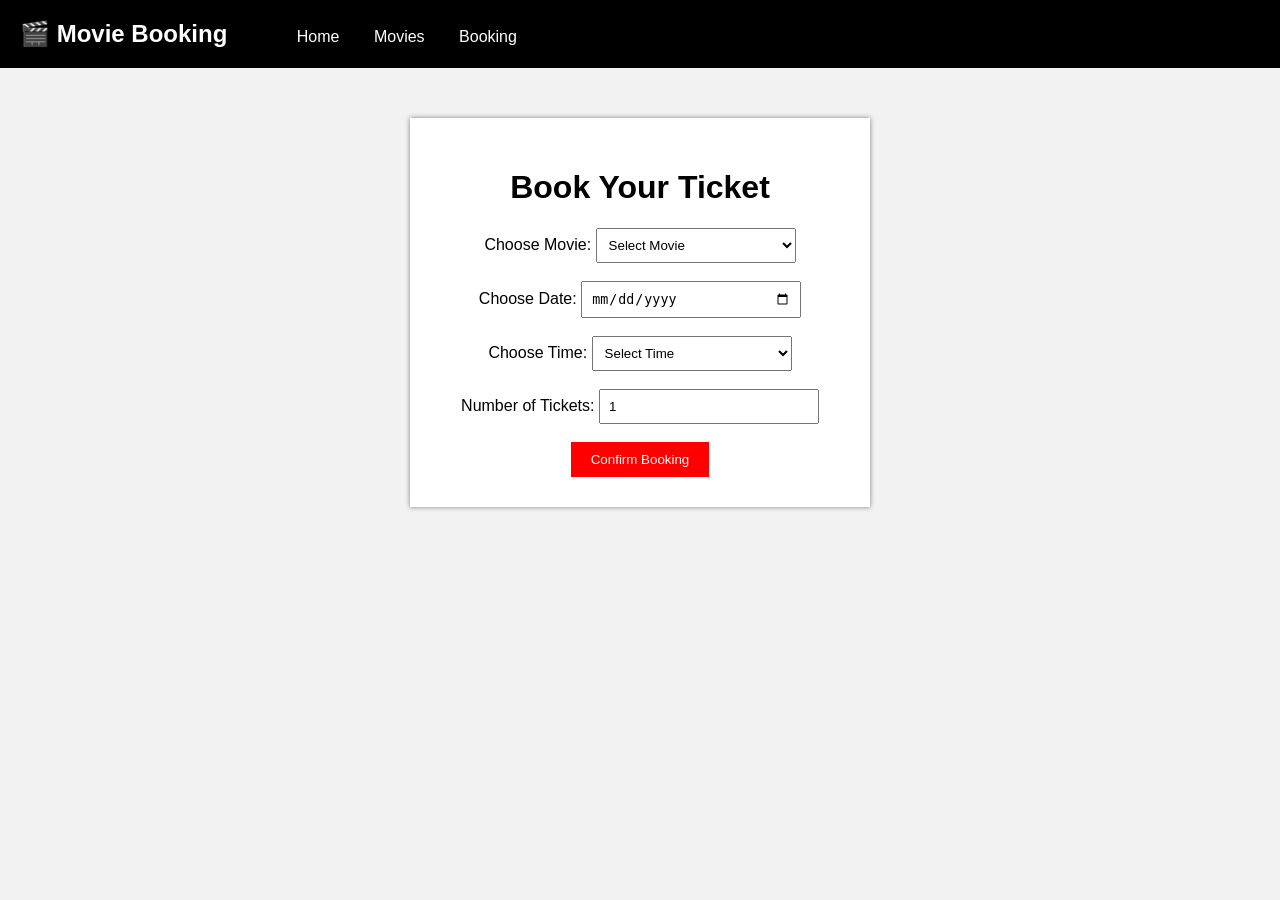
==== booking.html @ 13f257a0 "Add files via upload" ====
<!DOCTYPE html>
<html>
<head>
    <title>Booking</title>
    <link rel="stylesheet" href="style.css">
</head>

<body>

    <nav>
        <h2>🎬 Movie Booking</h2>

        <a href="index.html">Home</a>
        <a href="movies.html">Movies</a>
        <a href="booking.html">Booking</a>
    </nav>

    <div class="booking">

        <h1>Book Your Ticket</h1>

        <label>Choose Movie:</label>

        <select id="movie">
            <option value="">Select Movie</option>
            <option value="Leo">Leo</option>
            <option value="Dragon">Dragon</option>
            <option value="Retro">Retro</option>
        </select>

        <br><br>

        <label>Choose Date:</label>

        <input type="date" id="date">

        <br><br>

        <label>Choose Time:</label>

        <select id="time">
            <option value="">Select Time</option>
            <option>10:00 AM</option>
            <option>2:00 PM</option>
            <option>6:00 PM</option>
            <option>9:00 PM</option>
        </select>

        <br><br>

        <label>Number of Tickets:</label>

        <input type="number" id="tickets" min="1" value="1">

        <br><br>

        <button onclick="bookTicket()">Confirm Booking</button>

    </div>

    <script src="script.js"></script>

</body>
</html>
---- style.css ----
body {
    margin: 0;
    font-family: Arial;
    background-color: #f2f2f2;
}


/* Navigation */

nav {
    background-color: black;
    color: white;
    padding: 20px;
}

nav h2 {
    display: inline;
    margin-right: 50px;
}

nav a {
    color: white;
    text-decoration: none;
    margin: 15px;
}


/* Home */

.home {
    text-align: center;
    padding: 150px 20px;
}

.home h1 {
    font-size: 40px;
}


/* Button */

button {
    background-color: red;
    color: white;
    border: none;
    padding: 10px 20px;
    cursor: pointer;
}

button:hover {
    background-color: darkred;
}


/* Movies */

.title {
    text-align: center;
    margin-top: 40px;
}

.movies {
    display: flex;
    justify-content: center;
    gap: 30px;
}

.movie {
    background-color: white;
    width: 200px;
    padding: 30px;
    text-align: center;
    box-shadow: 0 0 5px gray;
}


/* Booking */

.booking {
    background-color: white;
    width: 400px;
    margin: 50px auto;
    padding: 30px;
    text-align: center;
    box-shadow: 0 0 5px gray;
}

.booking select,
.booking input {
    padding: 8px;
    width: 200px;
}


/* Confirmation */

.confirmation {
    text-align: center;
    margin-top: 150px;
}
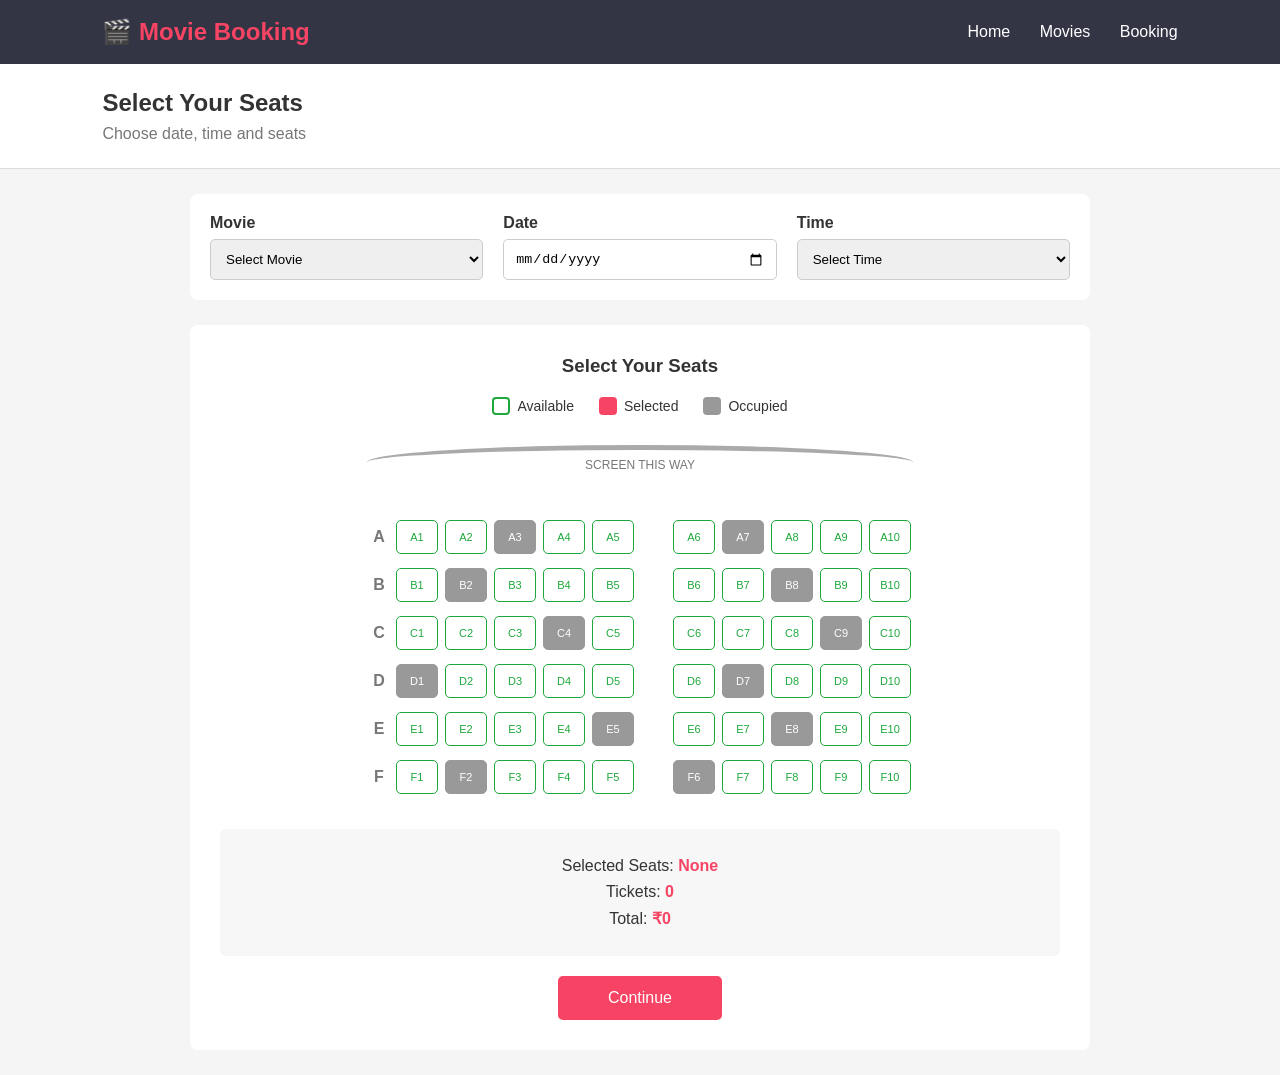
==== commit 645270a8: "Add files via upload" ====
--- a/booking.html
+++ b/booking.html
@@ -1,64 +1,390 @@
 <!DOCTYPE html>
-<html>
+<html lang="en">
+
 <head>
-    <title>Booking</title>
+
+    <meta charset="UTF-8">
+    <meta name="viewport" content="width=device-width, initial-scale=1.0">
+
+    <title>Select Seats</title>
+
     <link rel="stylesheet" href="style.css">
+
 </head>
 
 <body>
 
-    <nav>
-        <h2>🎬 Movie Booking</h2>
+
+<!-- NAVBAR -->
+
+<nav>
+
+    <h2>🎬 Movie Booking</h2>
+
+    <div>
 
         <a href="index.html">Home</a>
+
         <a href="movies.html">Movies</a>
+
         <a href="booking.html">Booking</a>
-    </nav>
-
-    <div class="booking">
-
-        <h1>Book Your Ticket</h1>
-
-        <label>Choose Movie:</label>
+
+    </div>
+
+</nav>
+
+
+<!-- BOOKING HEADER -->
+
+<div class="booking-header">
+
+    <h2 id="movieTitle">
+        Select Your Seats
+    </h2>
+
+    <p>
+        Choose date, time and seats
+    </p>
+
+</div>
+
+
+<!-- MOVIE / DATE / TIME -->
+
+<div class="booking-options">
+
+
+    <div>
+
+        <label>Movie</label>
 
         <select id="movie">
-            <option value="">Select Movie</option>
-            <option value="Leo">Leo</option>
-            <option value="Dragon">Dragon</option>
-            <option value="Retro">Retro</option>
+
+            <option value="">
+                Select Movie
+            </option>
+
+            <option value="Avengers Doomsday">
+                Avengers Doomsday
+            </option>
+
+            <option value="Sita Ramam">
+                Sita Ramam
+            </option>
+
+            <option value="The Conjuring">
+                The Conjuring
+            </option>
+
         </select>
 
-        <br><br>
-
-        <label>Choose Date:</label>
-
-        <input type="date" id="date">
-
-        <br><br>
-
-        <label>Choose Time:</label>
+    </div>
+
+
+    <div>
+
+        <label>Date</label>
+
+        <input
+            type="date"
+            id="date">
+
+    </div>
+
+
+    <div>
+
+        <label>Time</label>
 
         <select id="time">
-            <option value="">Select Time</option>
-            <option>10:00 AM</option>
-            <option>2:00 PM</option>
-            <option>6:00 PM</option>
-            <option>9:00 PM</option>
+
+            <option value="">
+                Select Time
+            </option>
+
+            <option>
+                10:00 AM
+            </option>
+
+            <option>
+                2:00 PM
+            </option>
+
+            <option>
+                6:00 PM
+            </option>
+
+            <option>
+                9:00 PM
+            </option>
+
         </select>
 
-        <br><br>
-
-        <label>Number of Tickets:</label>
-
-        <input type="number" id="tickets" min="1" value="1">
-
-        <br><br>
-
-        <button onclick="bookTicket()">Confirm Booking</button>
-
-    </div>
-
-    <script src="script.js"></script>
+    </div>
+
+</div>
+
+
+<!-- SEAT SECTION -->
+
+<div class="seat-section">
+
+    <h3>Select Your Seats</h3>
+
+
+    <!-- LEGEND -->
+
+    <div class="legend">
+
+        <span>
+            <i class="available-box"></i>
+            Available
+        </span>
+
+        <span>
+            <i class="selected-box"></i>
+            Selected
+        </span>
+
+        <span>
+            <i class="occupied-box"></i>
+            Occupied
+        </span>
+
+    </div>
+
+
+    <!-- SCREEN -->
+
+    <div class="screen">
+        SCREEN THIS WAY
+    </div>
+
+
+    <!-- ROW A -->
+
+    <div class="seat-row">
+
+        <b>A</b>
+
+        <button class="seat">A1</button>
+        <button class="seat">A2</button>
+
+        <button class="seat occupied" disabled>
+            A3
+        </button>
+
+        <button class="seat">A4</button>
+        <button class="seat">A5</button>
+
+        <span class="seat-gap"></span>
+
+        <button class="seat">A6</button>
+
+        <button class="seat occupied" disabled>
+            A7
+        </button>
+
+        <button class="seat">A8</button>
+        <button class="seat">A9</button>
+        <button class="seat">A10</button>
+
+    </div>
+
+
+    <!-- ROW B -->
+
+    <div class="seat-row">
+
+        <b>B</b>
+
+        <button class="seat">B1</button>
+
+        <button class="seat occupied" disabled>
+            B2
+        </button>
+
+        <button class="seat">B3</button>
+        <button class="seat">B4</button>
+        <button class="seat">B5</button>
+
+        <span class="seat-gap"></span>
+
+        <button class="seat">B6</button>
+        <button class="seat">B7</button>
+
+        <button class="seat occupied" disabled>
+            B8
+        </button>
+
+        <button class="seat">B9</button>
+        <button class="seat">B10</button>
+
+    </div>
+
+
+    <!-- ROW C -->
+
+    <div class="seat-row">
+
+        <b>C</b>
+
+        <button class="seat">C1</button>
+        <button class="seat">C2</button>
+        <button class="seat">C3</button>
+
+        <button class="seat occupied" disabled>
+            C4
+        </button>
+
+        <button class="seat">C5</button>
+
+        <span class="seat-gap"></span>
+
+        <button class="seat">C6</button>
+        <button class="seat">C7</button>
+        <button class="seat">C8</button>
+
+        <button class="seat occupied" disabled>
+            C9
+        </button>
+
+        <button class="seat">C10</button>
+
+    </div>
+
+
+    <!-- ROW D -->
+
+    <div class="seat-row">
+
+        <b>D</b>
+
+        <button class="seat occupied" disabled>
+            D1
+        </button>
+
+        <button class="seat">D2</button>
+        <button class="seat">D3</button>
+        <button class="seat">D4</button>
+        <button class="seat">D5</button>
+
+        <span class="seat-gap"></span>
+
+        <button class="seat">D6</button>
+
+        <button class="seat occupied" disabled>
+            D7
+        </button>
+
+        <button class="seat">D8</button>
+        <button class="seat">D9</button>
+        <button class="seat">D10</button>
+
+    </div>
+
+
+    <!-- ROW E -->
+
+    <div class="seat-row">
+
+        <b>E</b>
+
+        <button class="seat">E1</button>
+        <button class="seat">E2</button>
+        <button class="seat">E3</button>
+        <button class="seat">E4</button>
+
+        <button class="seat occupied" disabled>
+            E5
+        </button>
+
+        <span class="seat-gap"></span>
+
+        <button class="seat">E6</button>
+        <button class="seat">E7</button>
+
+        <button class="seat occupied" disabled>
+            E8
+        </button>
+
+        <button class="seat">E9</button>
+        <button class="seat">E10</button>
+
+    </div>
+
+
+    <!-- ROW F -->
+
+    <div class="seat-row">
+
+        <b>F</b>
+
+        <button class="seat">F1</button>
+
+        <button class="seat occupied" disabled>
+            F2
+        </button>
+
+        <button class="seat">F3</button>
+        <button class="seat">F4</button>
+        <button class="seat">F5</button>
+
+        <span class="seat-gap"></span>
+
+        <button class="seat occupied" disabled>
+            F6
+        </button>
+
+        <button class="seat">F7</button>
+        <button class="seat">F8</button>
+        <button class="seat">F9</button>
+        <button class="seat">F10</button>
+
+    </div>
+
+
+    <!-- SUMMARY -->
+
+    <div class="booking-summary">
+
+        <p>
+            Selected Seats:
+            <strong id="selectedSeats">
+                None
+            </strong>
+        </p>
+
+        <p>
+            Tickets:
+            <strong id="ticketCount">
+                0
+            </strong>
+        </p>
+
+        <p>
+            Total:
+            <strong id="totalPrice">
+                ₹0
+            </strong>
+        </p>
+
+    </div>
+
+
+    <button
+        class="continue-btn"
+        onclick="continueBooking()">
+
+        Continue
+
+    </button>
+
+</div>
+
+
+<script src="script.js"></script>
 
 </body>
+
 </html>
--- a/style.css
+++ b/style.css
@@ -1,100 +1,656 @@
+* {
+    margin: 0;
+    padding: 0;
+    box-sizing: border-box;
+}
+
 body {
-    margin: 0;
-    font-family: Arial;
-    background-color: #f2f2f2;
-}
-
-
-/* Navigation */
+    font-family: Arial, sans-serif;
+    background: #f5f5f5;
+    color: #333;
+}
+
+
+/* =========================
+   NAVBAR
+========================= */
 
 nav {
-    background-color: black;
-    color: white;
-    padding: 20px;
+    background: #333545;
+    color: white;
+
+    padding: 18px 8%;
+
+    display: flex;
+    justify-content: space-between;
+    align-items: center;
 }
 
 nav h2 {
-    display: inline;
-    margin-right: 50px;
+    color: #f84464;
 }
 
 nav a {
     color: white;
     text-decoration: none;
-    margin: 15px;
-}
-
-
-/* Home */
+    margin-left: 25px;
+}
+
+nav a:hover {
+    color: #f84464;
+}
+
+
+/* =========================
+   HOME
+========================= */
 
 .home {
+    min-height: 500px;
+
+    display: flex;
+    flex-direction: column;
+
+    justify-content: center;
+    align-items: center;
+
     text-align: center;
-    padding: 150px 20px;
+
+    color: white;
+
+    background:
+        linear-gradient(
+            rgba(0,0,0,0.7),
+            rgba(0,0,0,0.7)
+        ),
+        linear-gradient(
+            135deg,
+            #f84464,
+            #333545
+        );
 }
 
 .home h1 {
-    font-size: 40px;
-}
-
-
-/* Button */
-
-button {
-    background-color: red;
-    color: white;
+    font-size: 42px;
+    margin-bottom: 12px;
+}
+
+.home > p {
+    margin-bottom: 25px;
+}
+
+
+/* LOGIN */
+
+.login-box {
+    background: white;
+    color: #333;
+
+    width: 320px;
+
+    padding: 25px;
+
+    border-radius: 8px;
+}
+
+.login-box h2 {
+    margin-bottom: 15px;
+}
+
+.login-box input {
+    width: 100%;
+
+    padding: 11px;
+
+    margin-bottom: 12px;
+
+    border: 1px solid #ccc;
+
+    border-radius: 5px;
+}
+
+.login-box button {
+    width: 100%;
+
+    padding: 11px;
+
+    background: #f84464;
+
+    color: white;
+
     border: none;
-    padding: 10px 20px;
+
+    border-radius: 5px;
+
     cursor: pointer;
 }
 
-button:hover {
-    background-color: darkred;
-}
-
-
-/* Movies */
+.login-box button:hover {
+    background: #d93656;
+}
+
+
+/* =========================
+   MOVIES
+========================= */
 
 .title {
     text-align: center;
-    margin-top: 40px;
+
+    margin: 40px 0 30px;
 }
 
 .movies {
+    width: 90%;
+    max-width: 1100px;
+
+    margin: auto;
+
+    display: grid;
+
+    grid-template-columns:
+        repeat(3, 1fr);
+
+    gap: 25px;
+}
+
+.movie-card {
+    background: white;
+
+    text-align: center;
+
+    border-radius: 10px;
+
+    overflow: hidden;
+
+    box-shadow:
+        0 3px 10px #ddd;
+}
+
+.poster {
+    height: 250px;
+
     display: flex;
+
     justify-content: center;
-    gap: 30px;
-}
-
-.movie {
-    background-color: white;
-    width: 200px;
+    align-items: center;
+
+    font-size: 90px;
+
+    color: white;
+}
+
+.avengers {
+    background:
+        linear-gradient(
+            135deg,
+            #182848,
+            #f84464
+        );
+}
+
+.sita {
+    background:
+        linear-gradient(
+            135deg,
+            #e91e63,
+            #ff9800
+        );
+}
+
+.conjuring {
+    background:
+        linear-gradient(
+            135deg,
+            #111,
+            #673ab7
+        );
+}
+
+.movie-card h2 {
+    margin: 20px 5px 10px;
+}
+
+.movie-card p {
+    color: #777;
+    margin: 8px;
+}
+
+.movie-card h3 {
+    color: #f84464;
+    margin: 15px;
+}
+
+.movie-card button {
+    background: #f84464;
+
+    color: white;
+
+    border: none;
+
+    padding: 12px 30px;
+
+    border-radius: 5px;
+
+    margin-bottom: 25px;
+
+    cursor: pointer;
+}
+
+.movie-card button:hover {
+    background: #d93656;
+}
+
+
+/* =========================
+   BOOKING HEADER
+========================= */
+
+.booking-header {
+    background: white;
+
+    padding: 25px 8%;
+
+    border-bottom: 1px solid #ddd;
+}
+
+.booking-header h2 {
+    margin-bottom: 8px;
+}
+
+.booking-header p {
+    color: #777;
+}
+
+
+/* =========================
+   BOOKING OPTIONS
+========================= */
+
+.booking-options {
+    width: 90%;
+    max-width: 900px;
+
+    margin: 25px auto;
+
+    background: white;
+
+    padding: 20px;
+
+    border-radius: 8px;
+
+    display: grid;
+
+    grid-template-columns:
+        repeat(3, 1fr);
+
+    gap: 20px;
+}
+
+.booking-options label {
+    display: block;
+
+    font-weight: bold;
+
+    margin-bottom: 7px;
+}
+
+.booking-options select,
+.booking-options input {
+    width: 100%;
+
+    padding: 11px;
+
+    border: 1px solid #ccc;
+
+    border-radius: 5px;
+}
+
+
+/* =========================
+   SEAT SECTION
+========================= */
+
+.seat-section {
+    width: 95%;
+    max-width: 900px;
+
+    margin: 25px auto;
+
+    background: white;
+
     padding: 30px;
+
+    border-radius: 8px;
+
     text-align: center;
-    box-shadow: 0 0 5px gray;
-}
-
-
-/* Booking */
-
-.booking {
-    background-color: white;
-    width: 400px;
+}
+
+.seat-section h3 {
+    margin-bottom: 20px;
+}
+
+
+/* LEGEND */
+
+.legend {
+    display: flex;
+
+    justify-content: center;
+
+    gap: 25px;
+
+    margin-bottom: 30px;
+}
+
+.legend span {
+    display: flex;
+
+    align-items: center;
+
+    gap: 7px;
+
+    font-size: 14px;
+}
+
+.legend i {
+    width: 18px;
+    height: 18px;
+
+    display: inline-block;
+
+    border-radius: 4px;
+}
+
+.available-box {
+    background: white;
+
+    border: 2px solid #1ea83c;
+}
+
+.selected-box {
+    background: #f84464;
+}
+
+.occupied-box {
+    background: #999;
+}
+
+
+/* SCREEN */
+
+.screen {
+    width: 65%;
+
+    height: 35px;
+
+    margin: 0 auto 40px;
+
+    border-top: 5px solid #aaa;
+
+    border-radius: 50%;
+
+    padding-top: 8px;
+
+    color: #777;
+
+    font-size: 12px;
+}
+
+
+/* SEAT ROW */
+
+.seat-row {
+    display: flex;
+
+    justify-content: center;
+
+    align-items: center;
+
+    gap: 7px;
+
+    margin-bottom: 14px;
+}
+
+.seat-row b {
+    width: 20px;
+
+    color: #777;
+}
+
+.seat-gap {
+    width: 25px;
+}
+
+
+/* SEATS */
+
+.seat {
+    width: 42px;
+
+    height: 34px;
+
+    background: white;
+
+    color: #1ea83c;
+
+    border: 1px solid #1ea83c;
+
+    border-radius: 5px;
+
+    font-size: 11px;
+
+    cursor: pointer;
+}
+
+.seat:hover {
+    background: #e9f8ed;
+}
+
+
+/* SELECTED */
+
+.seat.selected {
+    background: #f84464;
+
+    color: white;
+
+    border-color: #f84464;
+}
+
+
+/* OCCUPIED */
+
+.seat.occupied {
+    background: #999;
+
+    color: white;
+
+    border-color: #999;
+
+    cursor: not-allowed;
+}
+
+
+/* SUMMARY */
+
+.booking-summary {
+    margin-top: 35px;
+
+    padding: 20px;
+
+    background: #f7f7f7;
+
+    border-radius: 6px;
+}
+
+.booking-summary p {
+    margin: 8px;
+}
+
+.booking-summary strong {
+    color: #f84464;
+}
+
+
+/* CONTINUE */
+
+.continue-btn {
+    margin-top: 20px;
+
+    padding: 13px 50px;
+
+    background: #f84464;
+
+    color: white;
+
+    border: none;
+
+    border-radius: 5px;
+
+    font-size: 16px;
+
+    cursor: pointer;
+}
+
+.continue-btn:hover {
+    background: #d93656;
+}
+
+
+/* =========================
+   CONFIRMATION
+========================= */
+
+.confirmation {
+    width: 90%;
+    max-width: 600px;
+
     margin: 50px auto;
-    padding: 30px;
+
     text-align: center;
-    box-shadow: 0 0 5px gray;
-}
-
-.booking select,
-.booking input {
-    padding: 8px;
-    width: 200px;
-}
-
-
-/* Confirmation */
-
-.confirmation {
+}
+
+.success {
+    width: 75px;
+    height: 75px;
+
+    margin: auto;
+
+    display: flex;
+
+    justify-content: center;
+    align-items: center;
+
+    background: #4caf50;
+
+    color: white;
+
+    border-radius: 50%;
+
+    font-size: 40px;
+}
+
+.confirmation h1 {
+    margin: 20px 0 10px;
+}
+
+.confirmation > p {
+    color: #777;
+
+    margin-bottom: 25px;
+}
+
+
+/* TICKET */
+
+.ticket {
+    background: white;
+
+    padding: 25px;
+
+    border-radius: 10px;
+
+    text-align: left;
+
+    box-shadow: 0 3px 12px #ddd;
+
+    margin-bottom: 25px;
+}
+
+.ticket h2 {
     text-align: center;
-    margin-top: 150px;
+
+    color: #f84464;
+
+    margin-bottom: 20px;
+}
+
+.ticket p {
+    padding: 12px 0;
+
+    border-bottom: 1px dashed #ddd;
+}
+
+.ticket span {
+    float: right;
+
+    font-weight: bold;
+}
+
+.home-button {
+    display: inline-block;
+
+    padding: 13px 30px;
+
+    background: #f84464;
+
+    color: white;
+
+    text-decoration: none;
+
+    border-radius: 5px;
+}
+
+.home-button:hover {
+    background: #d93656;
+}
+
+
+/* =========================
+   MOBILE
+========================= */
+
+@media(max-width: 800px) {
+
+    nav {
+        flex-direction: column;
+
+        gap: 15px;
+    }
+
+    nav a {
+        margin: 5px;
+    }
+
+    .home h1 {
+        font-size: 30px;
+    }
+
+    .movies {
+        grid-template-columns: 1fr;
+    }
+
+    .booking-options {
+        grid-template-columns: 1fr;
+    }
+
+    .seat-section {
+        overflow-x: auto;
+    }
+
+    .seat-row {
+        min-width: 650px;
+    }
+
 }
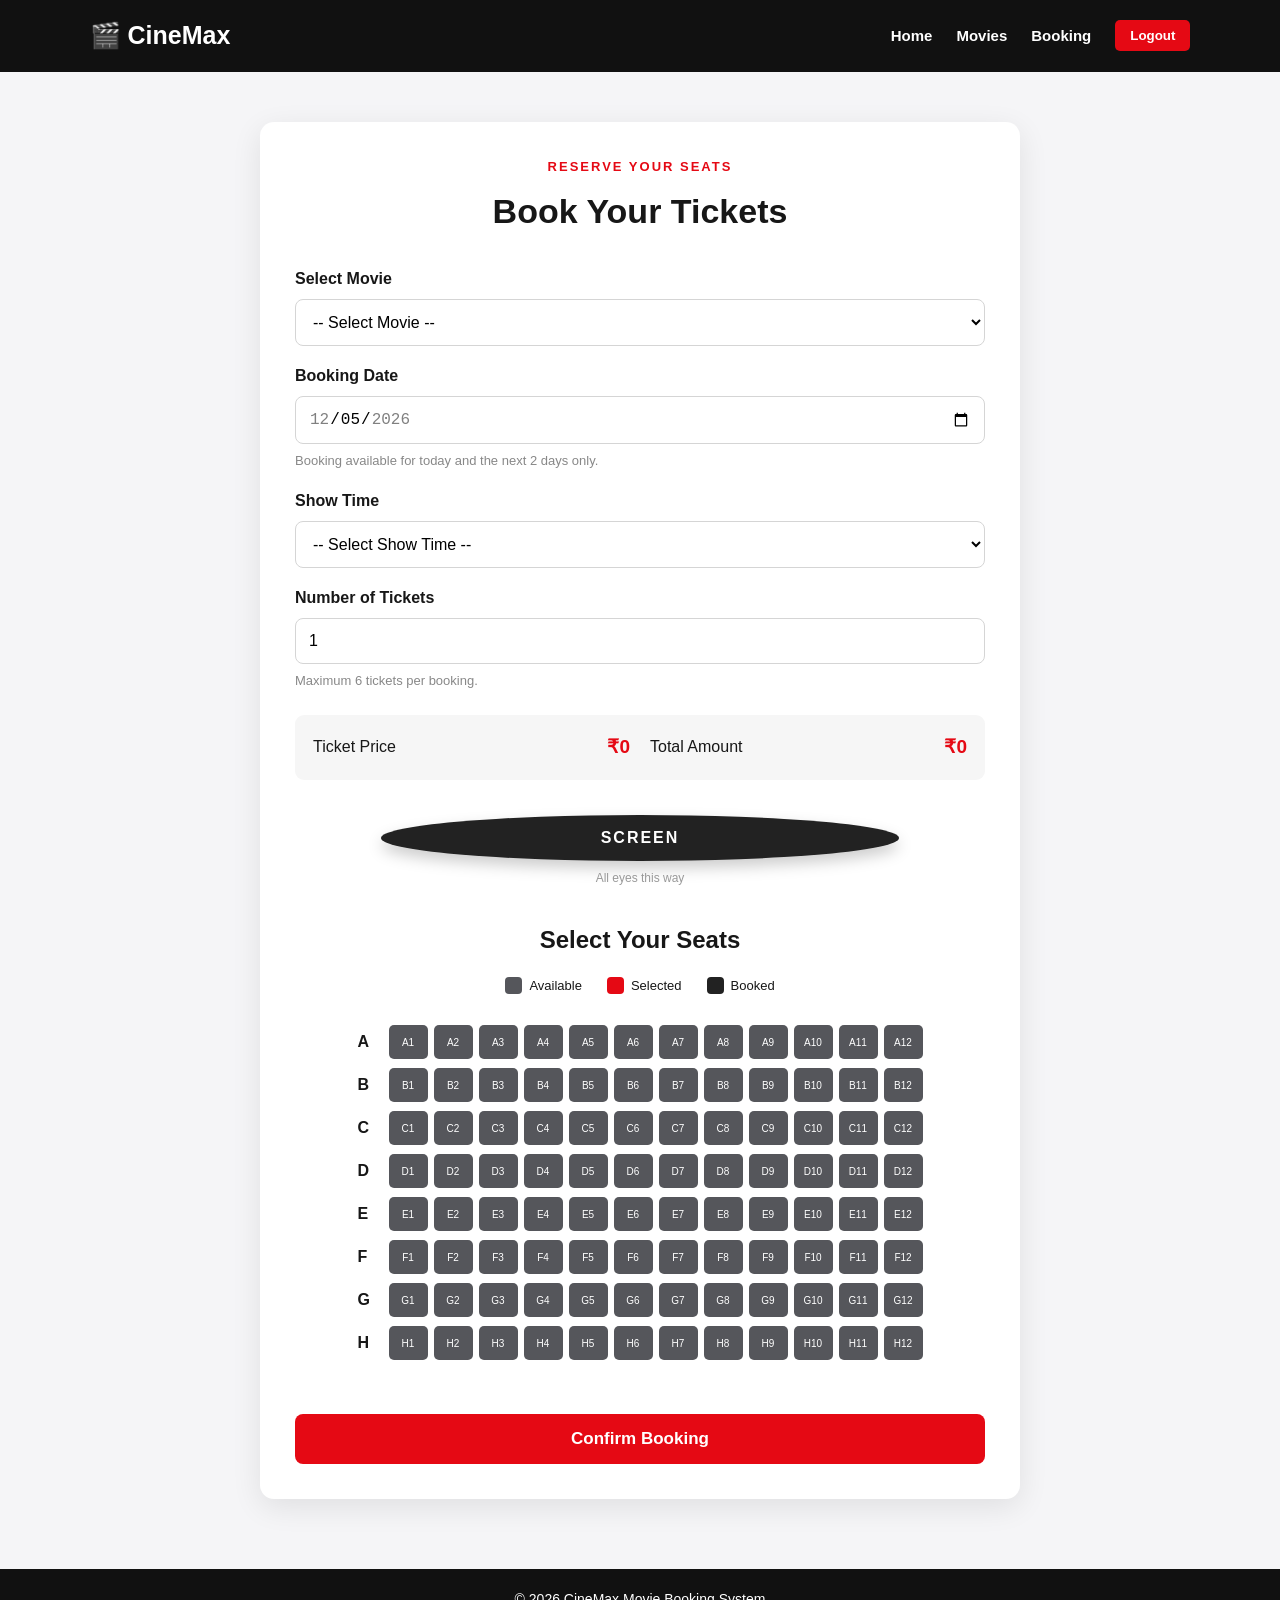
==== commit 411024ea: "Add files via upload" ====
--- a/booking.html
+++ b/booking.html
@@ -4,9 +4,11 @@
 <head>
 
     <meta charset="UTF-8">
-    <meta name="viewport" content="width=device-width, initial-scale=1.0">
-
-    <title>Select Seats</title>
+
+    <meta name="viewport"
+          content="width=device-width, initial-scale=1.0">
+
+    <title>CineMax - Booking</title>
 
     <link rel="stylesheet" href="style.css">
 
@@ -14,14 +16,11 @@
 
 <body>
 
-
-<!-- NAVBAR -->
-
-<nav>
-
-    <h2>🎬 Movie Booking</h2>
-
-    <div>
+<header>
+
+    <div class="logo">🎬 CineMax</div>
+
+    <nav>
 
         <a href="index.html">Home</a>
 
@@ -29,358 +28,214 @@
 
         <a href="booking.html">Booking</a>
 
-    </div>
-
-</nav>
-
-
-<!-- BOOKING HEADER -->
-
-<div class="booking-header">
-
-    <h2 id="movieTitle">
-        Select Your Seats
-    </h2>
-
-    <p>
-        Choose date, time and seats
-    </p>
-
-</div>
-
-
-<!-- MOVIE / DATE / TIME -->
-
-<div class="booking-options">
-
-
-    <div>
-
-        <label>Movie</label>
-
-        <select id="movie">
+        <button id="logoutBtn" onclick="logoutUser()">Logout</button>
+
+    </nav>
+
+</header>
+
+
+<section class="booking-page">
+
+    <div class="booking-box">
+
+        <div class="booking-title">
+
+            <p class="section-small-title">
+                RESERVE YOUR SEATS
+            </p>
+
+            <h1>Book Your Tickets</h1>
+
+        </div>
+
+
+        <!-- MOVIE -->
+
+        <label>Select Movie</label>
+
+        <select id="movieSelect">
 
             <option value="">
-                Select Movie
-            </option>
-
-            <option value="Avengers Doomsday">
-                Avengers Doomsday
+                -- Select Movie --
+            </option>
+
+            <option value="Avengers: Doomsday">
+                Avengers: Doomsday - ₹250
+            </option>
+
+            <option value="The Conjuring">
+                The Conjuring - ₹200
             </option>
 
             <option value="Sita Ramam">
-                Sita Ramam
-            </option>
-
-            <option value="The Conjuring">
-                The Conjuring
+                Sita Ramam - ₹180
             </option>
 
         </select>
 
-    </div>
-
-
-    <div>
-
-        <label>Date</label>
+
+        <!-- DATE -->
+
+        <label>Booking Date</label>
 
         <input
             type="date"
-            id="date">
+            id="bookingDate"
+        >
+
+        <small id="dateMessage">
+            Booking available for today and the next 2 days only.
+        </small>
+
+
+        <!-- SHOW TIME -->
+
+        <label>Show Time</label>
+
+        <select id="showTime">
+
+            <option value="">
+                -- Select Show Time --
+            </option>
+
+            <option value="10:00 AM">
+                10:00 AM
+            </option>
+
+            <option value="01:30 PM">
+                01:30 PM
+            </option>
+
+            <option value="06:00 PM">
+                06:00 PM
+            </option>
+
+            <option value="09:30 PM">
+                09:30 PM
+            </option>
+
+        </select>
+
+
+        <!-- TICKETS -->
+
+        <label>Number of Tickets</label>
+
+        <input
+            type="number"
+            id="ticketCount"
+            min="1"
+            max="6"
+            value="1"
+        >
+
+        <small>
+            Maximum 6 tickets per booking.
+        </small>
+
+
+        <!-- PRICE -->
+
+        <div class="price-box">
+
+            <div>
+
+                <span>Ticket Price</span>
+
+                <strong id="ticketPrice">
+                    ₹0
+                </strong>
+
+            </div>
+
+            <div>
+
+                <span>Total Amount</span>
+
+                <strong id="totalPrice">
+                    ₹0
+                </strong>
+
+            </div>
+
+        </div>
+
+
+        <!-- SCREEN -->
+
+        <div class="screen-area">
+
+            <div class="screen">
+                SCREEN
+            </div>
+
+            <p>
+                All eyes this way
+            </p>
+
+        </div>
+
+
+        <!-- LEGEND -->
+
+        <h2 class="seat-heading">
+            Select Your Seats
+        </h2>
+
+        <div class="seat-info">
+
+            <span>
+                <i class="available-box"></i>
+                Available
+            </span>
+
+            <span>
+                <i class="selected-box"></i>
+                Selected
+            </span>
+
+            <span>
+                <i class="booked-box"></i>
+                Booked
+            </span>
+
+        </div>
+
+
+        <!-- SEATS -->
+
+        <div
+            id="seatContainer"
+            class="seat-container"
+        ></div>
+
+
+        <p
+            id="seatMessage"
+            class="seat-message"
+        ></p>
+
+
+        <button
+            class="confirm-btn"
+            onclick="confirmBooking()"
+        >
+            Confirm Booking
+        </button>
 
     </div>
 
-
-    <div>
-
-        <label>Time</label>
-
-        <select id="time">
-
-            <option value="">
-                Select Time
-            </option>
-
-            <option>
-                10:00 AM
-            </option>
-
-            <option>
-                2:00 PM
-            </option>
-
-            <option>
-                6:00 PM
-            </option>
-
-            <option>
-                9:00 PM
-            </option>
-
-        </select>
-
-    </div>
-
-</div>
-
-
-<!-- SEAT SECTION -->
-
-<div class="seat-section">
-
-    <h3>Select Your Seats</h3>
-
-
-    <!-- LEGEND -->
-
-    <div class="legend">
-
-        <span>
-            <i class="available-box"></i>
-            Available
-        </span>
-
-        <span>
-            <i class="selected-box"></i>
-            Selected
-        </span>
-
-        <span>
-            <i class="occupied-box"></i>
-            Occupied
-        </span>
-
-    </div>
-
-
-    <!-- SCREEN -->
-
-    <div class="screen">
-        SCREEN THIS WAY
-    </div>
-
-
-    <!-- ROW A -->
-
-    <div class="seat-row">
-
-        <b>A</b>
-
-        <button class="seat">A1</button>
-        <button class="seat">A2</button>
-
-        <button class="seat occupied" disabled>
-            A3
-        </button>
-
-        <button class="seat">A4</button>
-        <button class="seat">A5</button>
-
-        <span class="seat-gap"></span>
-
-        <button class="seat">A6</button>
-
-        <button class="seat occupied" disabled>
-            A7
-        </button>
-
-        <button class="seat">A8</button>
-        <button class="seat">A9</button>
-        <button class="seat">A10</button>
-
-    </div>
-
-
-    <!-- ROW B -->
-
-    <div class="seat-row">
-
-        <b>B</b>
-
-        <button class="seat">B1</button>
-
-        <button class="seat occupied" disabled>
-            B2
-        </button>
-
-        <button class="seat">B3</button>
-        <button class="seat">B4</button>
-        <button class="seat">B5</button>
-
-        <span class="seat-gap"></span>
-
-        <button class="seat">B6</button>
-        <button class="seat">B7</button>
-
-        <button class="seat occupied" disabled>
-            B8
-        </button>
-
-        <button class="seat">B9</button>
-        <button class="seat">B10</button>
-
-    </div>
-
-
-    <!-- ROW C -->
-
-    <div class="seat-row">
-
-        <b>C</b>
-
-        <button class="seat">C1</button>
-        <button class="seat">C2</button>
-        <button class="seat">C3</button>
-
-        <button class="seat occupied" disabled>
-            C4
-        </button>
-
-        <button class="seat">C5</button>
-
-        <span class="seat-gap"></span>
-
-        <button class="seat">C6</button>
-        <button class="seat">C7</button>
-        <button class="seat">C8</button>
-
-        <button class="seat occupied" disabled>
-            C9
-        </button>
-
-        <button class="seat">C10</button>
-
-    </div>
-
-
-    <!-- ROW D -->
-
-    <div class="seat-row">
-
-        <b>D</b>
-
-        <button class="seat occupied" disabled>
-            D1
-        </button>
-
-        <button class="seat">D2</button>
-        <button class="seat">D3</button>
-        <button class="seat">D4</button>
-        <button class="seat">D5</button>
-
-        <span class="seat-gap"></span>
-
-        <button class="seat">D6</button>
-
-        <button class="seat occupied" disabled>
-            D7
-        </button>
-
-        <button class="seat">D8</button>
-        <button class="seat">D9</button>
-        <button class="seat">D10</button>
-
-    </div>
-
-
-    <!-- ROW E -->
-
-    <div class="seat-row">
-
-        <b>E</b>
-
-        <button class="seat">E1</button>
-        <button class="seat">E2</button>
-        <button class="seat">E3</button>
-        <button class="seat">E4</button>
-
-        <button class="seat occupied" disabled>
-            E5
-        </button>
-
-        <span class="seat-gap"></span>
-
-        <button class="seat">E6</button>
-        <button class="seat">E7</button>
-
-        <button class="seat occupied" disabled>
-            E8
-        </button>
-
-        <button class="seat">E9</button>
-        <button class="seat">E10</button>
-
-    </div>
-
-
-    <!-- ROW F -->
-
-    <div class="seat-row">
-
-        <b>F</b>
-
-        <button class="seat">F1</button>
-
-        <button class="seat occupied" disabled>
-            F2
-        </button>
-
-        <button class="seat">F3</button>
-        <button class="seat">F4</button>
-        <button class="seat">F5</button>
-
-        <span class="seat-gap"></span>
-
-        <button class="seat occupied" disabled>
-            F6
-        </button>
-
-        <button class="seat">F7</button>
-        <button class="seat">F8</button>
-        <button class="seat">F9</button>
-        <button class="seat">F10</button>
-
-    </div>
-
-
-    <!-- SUMMARY -->
-
-    <div class="booking-summary">
-
-        <p>
-            Selected Seats:
-            <strong id="selectedSeats">
-                None
-            </strong>
-        </p>
-
-        <p>
-            Tickets:
-            <strong id="ticketCount">
-                0
-            </strong>
-        </p>
-
-        <p>
-            Total:
-            <strong id="totalPrice">
-                ₹0
-            </strong>
-        </p>
-
-    </div>
-
-
-    <button
-        class="continue-btn"
-        onclick="continueBooking()">
-
-        Continue
-
-    </button>
-
-</div>
+</section>
+
+
+<footer>
+
+    <p>
+        © 2026 CineMax Movie Booking System
+    </p>
+
+</footer>
 
 
 <script src="script.js"></script>
--- a/style.css
+++ b/style.css
@@ -1,132 +1,401 @@
 * {
+    box-sizing: border-box;
     margin: 0;
     padding: 0;
-    box-sizing: border-box;
-}
+}
+
 
 body {
     font-family: Arial, sans-serif;
-    background: #f5f5f5;
-    color: #333;
-}
-
-
-/* =========================
-   NAVBAR
-========================= */
+
+    background: #f5f5f7;
+
+    color: #171717;
+
+    line-height: 1.5;
+}
+
+
+/* =========================
+   HEADER
+========================= */
+
+header {
+    background: #111;
+
+    color: white;
+
+    padding: 17px 7%;
+
+    display: flex;
+
+    justify-content: space-between;
+
+    align-items: center;
+
+    position: sticky;
+
+    top: 0;
+
+    z-index: 1000;
+}
+
+
+.logo {
+    font-size: 25px;
+
+    font-weight: bold;
+}
+
 
 nav {
-    background: #333545;
-    color: white;
-
-    padding: 18px 8%;
-
-    display: flex;
-    justify-content: space-between;
+    display: flex;
+
     align-items: center;
-}
-
-nav h2 {
-    color: #f84464;
-}
+
+    gap: 24px;
+}
+
 
 nav a {
     color: white;
+
     text-decoration: none;
-    margin-left: 25px;
-}
+
+    font-weight: bold;
+
+    font-size: 15px;
+}
+
 
 nav a:hover {
-    color: #f84464;
-}
-
-
-/* =========================
-   HOME
-========================= */
-
-.home {
-    min-height: 500px;
-
-    display: flex;
-    flex-direction: column;
-
-    justify-content: center;
+    color: #e50914;
+}
+
+
+#logoutBtn {
+    border: none;
+
+    background: #e50914;
+
+    color: white;
+
+    padding: 8px 15px;
+
+    border-radius: 5px;
+
+    cursor: pointer;
+
+    font-weight: bold;
+}
+
+
+#logoutBtn:hover {
+    background: #b20710;
+}
+
+
+/* =========================
+   BUTTON
+========================= */
+
+.main-btn {
+    display: inline-block;
+
+    background: #e50914;
+
+    color: white;
+
+    border: none;
+
+    border-radius: 7px;
+
+    padding: 12px 20px;
+
+    text-decoration: none;
+
+    cursor: pointer;
+
+    font-weight: bold;
+
+    transition: 0.2s;
+}
+
+
+.main-btn:hover {
+    background: #b20710;
+
+    transform: translateY(-1px);
+}
+
+
+.full-btn {
+    width: 100%;
+}
+
+
+/* =========================
+   HERO
+========================= */
+
+.hero {
+    min-height: 510px;
+
+    display: flex;
+
     align-items: center;
 
-    text-align: center;
-
-    color: white;
+    padding: 60px 8%;
 
     background:
         linear-gradient(
-            rgba(0,0,0,0.7),
-            rgba(0,0,0,0.7)
+            90deg,
+            rgba(0,0,0,0.85),
+            rgba(0,0,0,0.35)
         ),
-        linear-gradient(
-            135deg,
-            #f84464,
-            #333545
-        );
-}
-
-.home h1 {
-    font-size: 42px;
-    margin-bottom: 12px;
-}
-
-.home > p {
-    margin-bottom: 25px;
-}
-
-
-/* LOGIN */
+        url("images/avengers.jpg");
+
+    background-size: cover;
+
+    background-position: center;
+
+    color: white;
+}
+
+
+.hero-content {
+    max-width: 650px;
+}
+
+
+.small-title,
+.section-small-title {
+    color: #e50914;
+
+    font-weight: bold;
+
+    letter-spacing: 2px;
+
+    font-size: 13px;
+
+    margin-bottom: 10px;
+}
+
+
+.hero h1 {
+    font-size: 52px;
+
+    line-height: 1.1;
+
+    margin-bottom: 20px;
+}
+
+
+.hero p:not(.small-title) {
+    font-size: 18px;
+
+    color: #eee;
+
+    margin-bottom: 28px;
+
+    max-width: 550px;
+}
+
+
+/* =========================
+   LOGIN
+========================= */
+
+.login-section {
+    padding: 65px 20px;
+
+    display: flex;
+
+    justify-content: center;
+
+    align-items: flex-start;
+
+    gap: 30px;
+
+    flex-wrap: wrap;
+}
+
 
 .login-box {
+    width: 380px;
+
     background: white;
-    color: #333;
-
-    width: 320px;
-
-    padding: 25px;
-
-    border-radius: 8px;
-}
+
+    padding: 32px;
+
+    border-radius: 14px;
+
+    box-shadow: 0 8px 30px rgba(0,0,0,0.09);
+
+    text-align: center;
+}
+
 
 .login-box h2 {
-    margin-bottom: 15px;
-}
+    font-size: 28px;
+
+    margin-bottom: 5px;
+}
+
+
+.box-text {
+    color: #777;
+
+    font-size: 14px;
+
+    margin-bottom: 22px;
+}
+
 
 .login-box input {
     width: 100%;
 
-    padding: 11px;
-
-    margin-bottom: 12px;
-
-    border: 1px solid #ccc;
-
-    border-radius: 5px;
-}
-
-.login-box button {
-    width: 100%;
-
-    padding: 11px;
-
-    background: #f84464;
-
-    color: white;
-
+    padding: 13px;
+
+    margin-bottom: 14px;
+
+    border: 1px solid #d5d5d5;
+
+    border-radius: 7px;
+
+    font-size: 15px;
+
+    outline: none;
+}
+
+
+.login-box input:focus,
+.booking-box select:focus,
+.booking-box input:focus {
+    border-color: #e50914;
+
+    box-shadow: 0 0 0 2px rgba(229,9,20,0.08);
+}
+
+
+.create-btn {
     border: none;
 
-    border-radius: 5px;
+    background: none;
+
+    color: #e50914;
+
+    font-weight: bold;
+
+    margin-top: 17px;
 
     cursor: pointer;
 }
 
-.login-box button:hover {
-    background: #d93656;
+
+.register-box {
+    display: none;
+}
+
+
+#loginMessage,
+#registerMessage {
+    margin-top: 12px;
+
+    font-weight: bold;
+
+    font-size: 14px;
+}
+
+
+/* =========================
+   FEATURES
+========================= */
+
+.features {
+    background: white;
+
+    padding: 65px 7%;
+
+    text-align: center;
+}
+
+
+.features h2 {
+    font-size: 32px;
+
+    margin-bottom: 35px;
+}
+
+
+.feature-container {
+    display: flex;
+
+    justify-content: center;
+
+    gap: 25px;
+
+    flex-wrap: wrap;
+}
+
+
+.feature-card {
+    width: 280px;
+
+    background: #f6f6f6;
+
+    padding: 30px 25px;
+
+    border-radius: 12px;
+
+    transition: 0.2s;
+}
+
+
+.feature-card:hover {
+    transform: translateY(-5px);
+}
+
+
+.feature-icon {
+    font-size: 35px;
+
+    margin-bottom: 10px;
+}
+
+
+.feature-card h3 {
+    margin-bottom: 8px;
+}
+
+
+.feature-card p {
+    color: #666;
+
+    font-size: 14px;
+}
+
+
+/* =========================
+   PAGE HEADING
+========================= */
+
+.page-heading {
+    text-align: center;
+
+    padding: 65px 20px 35px;
+}
+
+
+.page-heading h1 {
+    font-size: 40px;
+
+    margin-bottom: 8px;
+}
+
+
+.page-heading > p:last-child {
+    color: #777;
 }
 
 
@@ -134,523 +403,660 @@
    MOVIES
 ========================= */
 
-.title {
-    text-align: center;
-
-    margin: 40px 0 30px;
-}
-
-.movies {
-    width: 90%;
-    max-width: 1100px;
-
-    margin: auto;
+.movies-container {
+    padding: 20px 7% 70px;
 
     display: grid;
 
     grid-template-columns:
-        repeat(3, 1fr);
-
-    gap: 25px;
-}
+        repeat(auto-fit, minmax(280px, 1fr));
+
+    gap: 30px;
+}
+
 
 .movie-card {
     background: white;
 
+    border-radius: 13px;
+
+    overflow: hidden;
+
+    box-shadow: 0 6px 25px rgba(0,0,0,0.08);
+
+    transition: 0.25s;
+}
+
+
+.movie-card:hover {
+    transform: translateY(-7px);
+
+    box-shadow: 0 12px 30px rgba(0,0,0,0.13);
+}
+
+
+.poster-box {
+    height: 390px;
+
+    position: relative;
+}
+
+
+.poster-box img {
+    width: 100%;
+
+    height: 100%;
+
+    object-fit: cover;
+}
+
+
+.movie-tag {
+    position: absolute;
+
+    top: 15px;
+
+    left: 15px;
+
+    background: #e50914;
+
+    color: white;
+
+    padding: 5px 10px;
+
+    border-radius: 5px;
+
+    font-size: 11px;
+
+    font-weight: bold;
+}
+
+
+.movie-info {
+    padding: 22px;
+}
+
+
+.movie-info h2 {
+    font-size: 21px;
+
+    margin-bottom: 8px;
+}
+
+
+.movie-info p {
+    color: #777;
+
+    font-size: 14px;
+
+    min-height: 45px;
+
+    margin-bottom: 15px;
+}
+
+
+.movie-bottom {
+    display: flex;
+
+    justify-content: space-between;
+
+    align-items: center;
+}
+
+
+.movie-bottom strong {
+    color: #e50914;
+
+    font-size: 20px;
+}
+
+
+/* =========================
+   BOOKING
+========================= */
+
+.booking-page {
+    padding: 50px 20px 70px;
+}
+
+
+.booking-box {
+    max-width: 760px;
+
+    margin: auto;
+
+    background: white;
+
+    padding: 35px;
+
+    border-radius: 14px;
+
+    box-shadow: 0 8px 30px rgba(0,0,0,0.09);
+}
+
+
+.booking-title {
     text-align: center;
 
-    border-radius: 10px;
-
-    overflow: hidden;
-
-    box-shadow:
-        0 3px 10px #ddd;
-}
-
-.poster {
-    height: 250px;
-
+    margin-bottom: 30px;
+}
+
+
+.booking-title h1 {
+    font-size: 34px;
+}
+
+
+.booking-box label {
+    display: block;
+
+    font-weight: bold;
+
+    margin-top: 18px;
+
+    margin-bottom: 8px;
+}
+
+
+.booking-box select,
+.booking-box input {
+    width: 100%;
+
+    padding: 13px;
+
+    border: 1px solid #d5d5d5;
+
+    border-radius: 8px;
+
+    background: white;
+
+    font-size: 16px;
+
+    outline: none;
+}
+
+
+.booking-box small {
+    display: block;
+
+    color: #888;
+
+    margin-top: 7px;
+
+    font-size: 13px;
+}
+
+
+/* =========================
+   PRICE
+========================= */
+
+.price-box {
+    margin-top: 25px;
+
+    padding: 18px;
+
+    background: #f6f6f6;
+
+    border-radius: 9px;
+
+    display: flex;
+
+    justify-content: space-between;
+
+    gap: 20px;
+}
+
+
+.price-box div {
+    flex: 1;
+
+    display: flex;
+
+    justify-content: space-between;
+
+    align-items: center;
+}
+
+
+.price-box strong {
+    color: #e50914;
+
+    font-size: 19px;
+}
+
+
+/* =========================
+   SCREEN
+========================= */
+
+.screen-area {
+    text-align: center;
+
+    margin-top: 35px;
+}
+
+
+.screen {
+    width: 75%;
+
+    margin: auto;
+
+    padding: 11px;
+
+    background: #222;
+
+    color: white;
+
+    border-radius: 50%;
+
+    box-shadow: 0 7px 15px #ccc;
+
+    font-weight: bold;
+
+    letter-spacing: 2px;
+}
+
+
+.screen-area p {
+    color: #999;
+
+    font-size: 12px;
+
+    margin-top: 8px;
+}
+
+
+/* =========================
+   SEATS
+========================= */
+
+.seat-heading {
+    text-align: center;
+
+    margin-top: 35px;
+
+    margin-bottom: 18px;
+}
+
+
+.seat-info {
     display: flex;
 
     justify-content: center;
+
+    gap: 25px;
+
+    margin-bottom: 25px;
+
+    flex-wrap: wrap;
+}
+
+
+.seat-info span {
+    display: flex;
+
     align-items: center;
 
-    font-size: 90px;
+    gap: 7px;
+
+    font-size: 13px;
+}
+
+
+.seat-info i {
+    width: 17px;
+
+    height: 17px;
+
+    border-radius: 4px;
+
+    display: inline-block;
+}
+
+
+.available-box {
+    background: #55565b;
+}
+
+
+.selected-box {
+    background: #e50914;
+}
+
+
+.booked-box {
+    background: #222;
+}
+
+
+.seat-container {
+    overflow-x: auto;
+
+    padding: 5px;
+}
+
+
+.seat-row {
+    display: flex;
+
+    justify-content: center;
+
+    align-items: center;
+
+    gap: 6px;
+
+    margin-bottom: 9px;
+
+    min-width: 650px;
+}
+
+
+.row-name {
+    width: 25px;
+
+    font-weight: bold;
+}
+
+
+.seat {
+    width: 39px;
+
+    height: 34px;
+
+    border: none;
+
+    border-radius: 5px;
+
+    background: #55565b;
 
     color: white;
-}
-
-.avengers {
-    background:
-        linear-gradient(
-            135deg,
-            #182848,
-            #f84464
-        );
-}
-
-.sita {
-    background:
-        linear-gradient(
-            135deg,
-            #e91e63,
-            #ff9800
-        );
-}
-
-.conjuring {
-    background:
-        linear-gradient(
-            135deg,
-            #111,
-            #673ab7
-        );
-}
-
-.movie-card h2 {
-    margin: 20px 5px 10px;
-}
-
-.movie-card p {
+
+    font-size: 10px;
+
+    cursor: pointer;
+}
+
+
+.seat:hover {
+    background: #777;
+}
+
+
+.seat.selected-seat {
+    background: #e50914;
+}
+
+
+.seat.booked-seat {
+    background: #222;
+
+    opacity: 0.5;
+
+    cursor: not-allowed;
+}
+
+
+.seat-message {
+    text-align: center;
+
+    color: #e50914;
+
+    font-weight: bold;
+
+    margin-top: 15px;
+}
+
+
+.confirm-btn {
+    width: 100%;
+
+    margin-top: 25px;
+
+    padding: 15px;
+
+    border: none;
+
+    border-radius: 8px;
+
+    background: #e50914;
+
+    color: white;
+
+    font-size: 17px;
+
+    font-weight: bold;
+
+    cursor: pointer;
+}
+
+
+.confirm-btn:hover {
+    background: #b20710;
+}
+
+
+/* =========================
+   CONFIRMATION
+========================= */
+
+.confirmation-page {
+    min-height: 75vh;
+
+    padding: 60px 20px;
+
+    display: flex;
+
+    justify-content: center;
+
+    align-items: center;
+}
+
+
+.confirmation-box {
+    width: 530px;
+
+    max-width: 100%;
+
+    background: white;
+
+    padding: 35px;
+
+    text-align: center;
+
+    border-radius: 14px;
+
+    box-shadow: 0 8px 30px rgba(0,0,0,0.09);
+}
+
+
+.success-icon {
+    width: 65px;
+
+    height: 65px;
+
+    margin: auto auto 18px;
+
+    display: flex;
+
+    justify-content: center;
+
+    align-items: center;
+
+    border-radius: 50%;
+
+    background: #2ecc71;
+
+    color: white;
+
+    font-size: 35px;
+
+    font-weight: bold;
+}
+
+
+.confirmation-box h1 {
+    margin-bottom: 8px;
+}
+
+
+.confirmation-box > p {
     color: #777;
-    margin: 8px;
-}
-
-.movie-card h3 {
-    color: #f84464;
-    margin: 15px;
-}
-
-.movie-card button {
-    background: #f84464;
+}
+
+
+.ticket-card {
+    background: #f6f6f6;
+
+    padding: 20px;
+
+    border-radius: 9px;
+
+    margin: 25px 0;
+
+    text-align: left;
+}
+
+
+.ticket-row {
+    display: flex;
+
+    justify-content: space-between;
+
+    gap: 20px;
+
+    padding: 10px 0;
+
+    border-bottom: 1px solid #ddd;
+}
+
+
+.ticket-row:last-child {
+    border-bottom: none;
+}
+
+
+.ticket-row span {
+    color: #777;
+}
+
+
+.total-row strong {
+    color: #e50914;
+
+    font-size: 20px;
+}
+
+
+.confirmation-buttons {
+    display: flex;
+
+    flex-direction: column;
+
+    align-items: center;
+
+    gap: 15px;
+}
+
+
+.home-link {
+    color: #e50914;
+
+    text-decoration: none;
+
+    font-weight: bold;
+}
+
+
+/* =========================
+   FOOTER
+========================= */
+
+footer {
+    background: #111;
 
     color: white;
 
-    border: none;
-
-    padding: 12px 30px;
-
-    border-radius: 5px;
-
-    margin-bottom: 25px;
-
-    cursor: pointer;
-}
-
-.movie-card button:hover {
-    background: #d93656;
-}
-
-
-/* =========================
-   BOOKING HEADER
-========================= */
-
-.booking-header {
-    background: white;
-
-    padding: 25px 8%;
-
-    border-bottom: 1px solid #ddd;
-}
-
-.booking-header h2 {
-    margin-bottom: 8px;
-}
-
-.booking-header p {
-    color: #777;
-}
-
-
-/* =========================
-   BOOKING OPTIONS
-========================= */
-
-.booking-options {
-    width: 90%;
-    max-width: 900px;
-
-    margin: 25px auto;
-
-    background: white;
+    text-align: center;
 
     padding: 20px;
 
-    border-radius: 8px;
-
-    display: grid;
-
-    grid-template-columns:
-        repeat(3, 1fr);
-
-    gap: 20px;
-}
-
-.booking-options label {
-    display: block;
-
-    font-weight: bold;
-
-    margin-bottom: 7px;
-}
-
-.booking-options select,
-.booking-options input {
-    width: 100%;
-
-    padding: 11px;
-
-    border: 1px solid #ccc;
-
-    border-radius: 5px;
-}
-
-
-/* =========================
-   SEAT SECTION
-========================= */
-
-.seat-section {
-    width: 95%;
-    max-width: 900px;
-
-    margin: 25px auto;
-
-    background: white;
-
-    padding: 30px;
-
-    border-radius: 8px;
-
-    text-align: center;
-}
-
-.seat-section h3 {
-    margin-bottom: 20px;
-}
-
-
-/* LEGEND */
-
-.legend {
-    display: flex;
-
-    justify-content: center;
-
-    gap: 25px;
-
-    margin-bottom: 30px;
-}
-
-.legend span {
-    display: flex;
-
-    align-items: center;
-
-    gap: 7px;
-
     font-size: 14px;
 }
 
-.legend i {
-    width: 18px;
-    height: 18px;
-
-    display: inline-block;
-
-    border-radius: 4px;
-}
-
-.available-box {
-    background: white;
-
-    border: 2px solid #1ea83c;
-}
-
-.selected-box {
-    background: #f84464;
-}
-
-.occupied-box {
-    background: #999;
-}
-
-
-/* SCREEN */
-
-.screen {
-    width: 65%;
-
-    height: 35px;
-
-    margin: 0 auto 40px;
-
-    border-top: 5px solid #aaa;
-
-    border-radius: 50%;
-
-    padding-top: 8px;
-
-    color: #777;
-
-    font-size: 12px;
-}
-
-
-/* SEAT ROW */
-
-.seat-row {
-    display: flex;
-
-    justify-content: center;
-
-    align-items: center;
-
-    gap: 7px;
-
-    margin-bottom: 14px;
-}
-
-.seat-row b {
-    width: 20px;
-
-    color: #777;
-}
-
-.seat-gap {
-    width: 25px;
-}
-
-
-/* SEATS */
-
-.seat {
-    width: 42px;
-
-    height: 34px;
-
-    background: white;
-
-    color: #1ea83c;
-
-    border: 1px solid #1ea83c;
-
-    border-radius: 5px;
-
-    font-size: 11px;
-
-    cursor: pointer;
-}
-
-.seat:hover {
-    background: #e9f8ed;
-}
-
-
-/* SELECTED */
-
-.seat.selected {
-    background: #f84464;
-
-    color: white;
-
-    border-color: #f84464;
-}
-
-
-/* OCCUPIED */
-
-.seat.occupied {
-    background: #999;
-
-    color: white;
-
-    border-color: #999;
-
-    cursor: not-allowed;
-}
-
-
-/* SUMMARY */
-
-.booking-summary {
-    margin-top: 35px;
-
-    padding: 20px;
-
-    background: #f7f7f7;
-
-    border-radius: 6px;
-}
-
-.booking-summary p {
-    margin: 8px;
-}
-
-.booking-summary strong {
-    color: #f84464;
-}
-
-
-/* CONTINUE */
-
-.continue-btn {
-    margin-top: 20px;
-
-    padding: 13px 50px;
-
-    background: #f84464;
-
-    color: white;
-
-    border: none;
-
-    border-radius: 5px;
-
-    font-size: 16px;
-
-    cursor: pointer;
-}
-
-.continue-btn:hover {
-    background: #d93656;
-}
-
-
-/* =========================
-   CONFIRMATION
-========================= */
-
-.confirmation {
-    width: 90%;
-    max-width: 600px;
-
-    margin: 50px auto;
-
-    text-align: center;
-}
-
-.success {
-    width: 75px;
-    height: 75px;
-
-    margin: auto;
-
-    display: flex;
-
-    justify-content: center;
-    align-items: center;
-
-    background: #4caf50;
-
-    color: white;
-
-    border-radius: 50%;
-
-    font-size: 40px;
-}
-
-.confirmation h1 {
-    margin: 20px 0 10px;
-}
-
-.confirmation > p {
-    color: #777;
-
-    margin-bottom: 25px;
-}
-
-
-/* TICKET */
-
-.ticket {
-    background: white;
-
-    padding: 25px;
-
-    border-radius: 10px;
-
-    text-align: left;
-
-    box-shadow: 0 3px 12px #ddd;
-
-    margin-bottom: 25px;
-}
-
-.ticket h2 {
-    text-align: center;
-
-    color: #f84464;
-
-    margin-bottom: 20px;
-}
-
-.ticket p {
-    padding: 12px 0;
-
-    border-bottom: 1px dashed #ddd;
-}
-
-.ticket span {
-    float: right;
-
-    font-weight: bold;
-}
-
-.home-button {
-    display: inline-block;
-
-    padding: 13px 30px;
-
-    background: #f84464;
-
-    color: white;
-
-    text-decoration: none;
-
-    border-radius: 5px;
-}
-
-.home-button:hover {
-    background: #d93656;
-}
-
 
 /* =========================
    MOBILE
 ========================= */
 
-@media(max-width: 800px) {
+@media(max-width:700px) {
+
+    header {
+        flex-direction: column;
+
+        gap: 15px;
+
+        padding: 15px;
+    }
+
 
     nav {
+        gap: 12px;
+
+        flex-wrap: wrap;
+
+        justify-content: center;
+    }
+
+
+    nav a {
+        font-size: 13px;
+    }
+
+
+    .hero {
+        min-height: 450px;
+
+        padding: 35px 25px;
+    }
+
+
+    .hero h1 {
+        font-size: 38px;
+    }
+
+
+    .login-box {
+        width: 100%;
+
+        max-width: 380px;
+    }
+
+
+    .booking-box {
+        padding: 22px;
+    }
+
+
+    .price-box {
         flex-direction: column;
-
-        gap: 15px;
     }
 
-    nav a {
-        margin: 5px;
+
+    .seat {
+        width: 32px;
+
+        height: 31px;
     }
 
-    .home h1 {
-        font-size: 30px;
+
+    .seat-row {
+        gap: 4px;
     }
 
-    .movies {
-        grid-template-columns: 1fr;
+
+    .poster-box {
+        height: 350px;
     }
 
-    .booking-options {
-        grid-template-columns: 1fr;
-    }
-
-    .seat-section {
-        overflow-x: auto;
-    }
-
-    .seat-row {
-        min-width: 650px;
-    }
-
 }
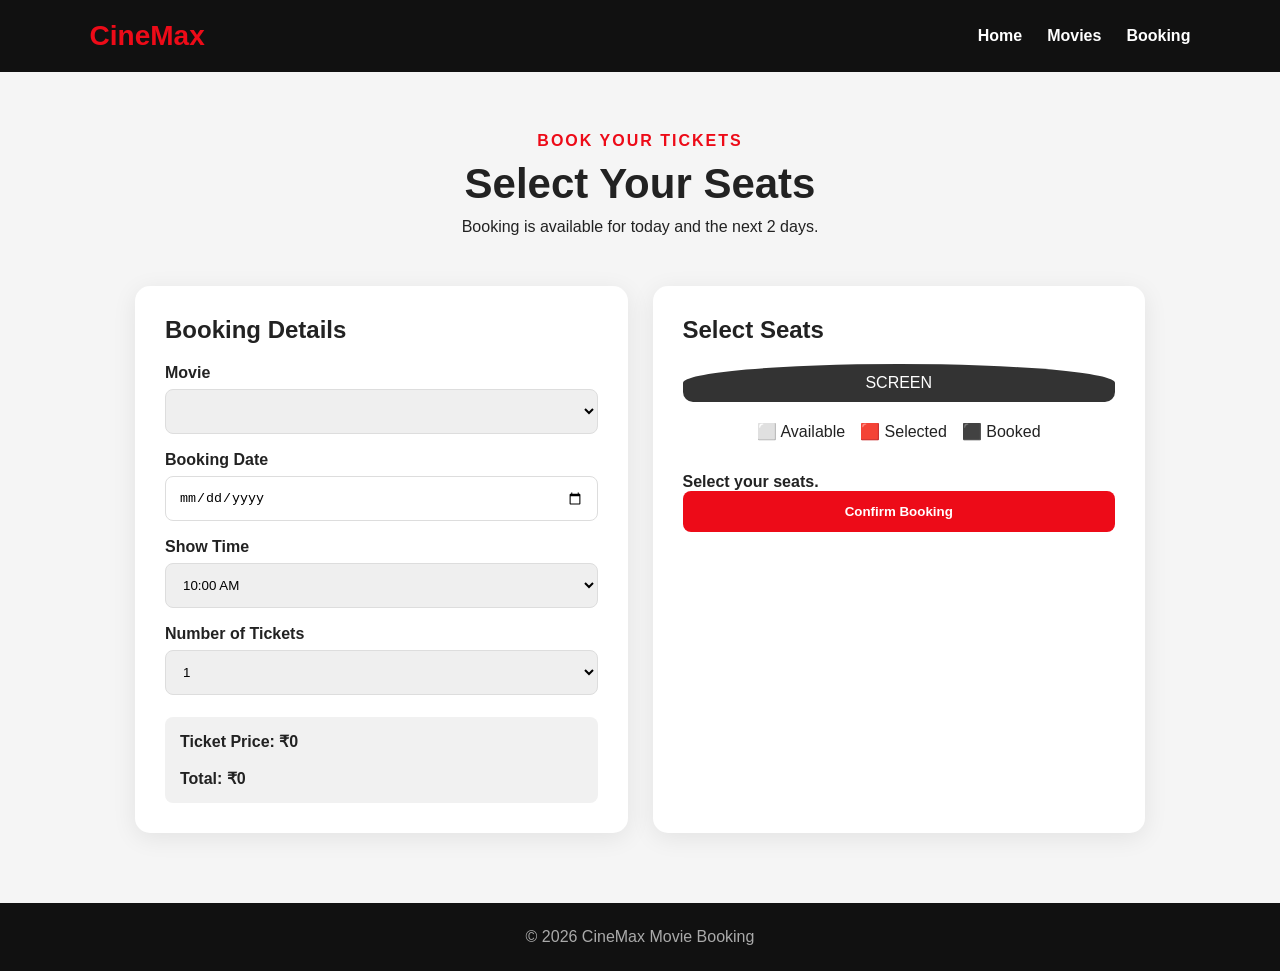
==== commit 4329863d: "Add files via upload" ====
--- a/booking.html
+++ b/booking.html
@@ -5,8 +5,9 @@
 
     <meta charset="UTF-8">
 
-    <meta name="viewport"
-          content="width=device-width, initial-scale=1.0">
+    <meta
+        name="viewport"
+        content="width=device-width, initial-scale=1.0">
 
     <title>CineMax - Booking</title>
 
@@ -18,7 +19,7 @@
 
 <header>
 
-    <div class="logo">🎬 CineMax</div>
+    <div class="logo">CineMax</div>
 
     <nav>
 
@@ -28,76 +29,64 @@
 
         <a href="booking.html">Booking</a>
 
-        <button id="logoutBtn" onclick="logoutUser()">Logout</button>
-
     </nav>
 
 </header>
 
 
-<section class="booking-page">
-
-    <div class="booking-box">
-
-        <div class="booking-title">
-
-            <p class="section-small-title">
-                RESERVE YOUR SEATS
-            </p>
-
-            <h1>Book Your Tickets</h1>
-
-        </div>
-
-
-        <!-- MOVIE -->
-
-        <label>Select Movie</label>
-
-        <select id="movieSelect">
-
-            <option value="">
-                -- Select Movie --
-            </option>
-
-            <option value="Avengers: Doomsday">
-                Avengers: Doomsday - ₹250
-            </option>
-
-            <option value="The Conjuring">
-                The Conjuring - ₹200
-            </option>
-
-            <option value="Sita Ramam">
-                Sita Ramam - ₹180
-            </option>
-
+<section class="page-title">
+
+    <span class="tag">
+        BOOK YOUR TICKETS
+    </span>
+
+    <h1>
+        Select Your Seats
+    </h1>
+
+    <p>
+        Booking is available for today
+        and the next 2 days.
+    </p>
+
+</section>
+
+
+<section class="booking-container">
+
+
+    <!-- BOOKING DETAILS -->
+
+    <div class="card">
+
+        <h2>Booking Details</h2>
+
+        <label>
+            Movie
+        </label>
+
+        <select
+            id="movieSelect"
+            required>
         </select>
 
 
-        <!-- DATE -->
-
-        <label>Booking Date</label>
+        <label>
+            Booking Date
+        </label>
 
         <input
             type="date"
             id="bookingDate"
+            required
         >
 
-        <small id="dateMessage">
-            Booking available for today and the next 2 days only.
-        </small>
-
-
-        <!-- SHOW TIME -->
-
-        <label>Show Time</label>
+
+        <label>
+            Show Time
+        </label>
 
         <select id="showTime">
-
-            <option value="">
-                -- Select Show Time --
-            </option>
 
             <option value="10:00 AM">
                 10:00 AM
@@ -107,121 +96,97 @@
                 01:30 PM
             </option>
 
-            <option value="06:00 PM">
-                06:00 PM
-            </option>
-
-            <option value="09:30 PM">
-                09:30 PM
+            <option value="04:30 PM">
+                04:30 PM
+            </option>
+
+            <option value="07:30 PM">
+                07:30 PM
             </option>
 
         </select>
 
 
-        <!-- TICKETS -->
-
-        <label>Number of Tickets</label>
-
-        <input
-            type="number"
-            id="ticketCount"
-            min="1"
-            max="6"
-            value="1"
-        >
-
-        <small>
-            Maximum 6 tickets per booking.
-        </small>
-
-
-        <!-- PRICE -->
+        <label>
+            Number of Tickets
+        </label>
+
+        <select id="tickets">
+
+            <option value="1">1</option>
+            <option value="2">2</option>
+            <option value="3">3</option>
+            <option value="4">4</option>
+            <option value="5">5</option>
+            <option value="6">6</option>
+
+        </select>
+
 
         <div class="price-box">
 
-            <div>
-
-                <span>Ticket Price</span>
-
-                <strong id="ticketPrice">
-                    ₹0
-                </strong>
-
-            </div>
-
-            <div>
-
-                <span>Total Amount</span>
-
-                <strong id="totalPrice">
-                    ₹0
-                </strong>
-
-            </div>
-
-        </div>
-
-
-        <!-- SCREEN -->
-
-        <div class="screen-area">
-
-            <div class="screen">
-                SCREEN
-            </div>
-
-            <p>
-                All eyes this way
-            </p>
-
-        </div>
-
-
-        <!-- LEGEND -->
-
-        <h2 class="seat-heading">
-            Select Your Seats
-        </h2>
-
-        <div class="seat-info">
+            Ticket Price:
+            ₹<span id="ticketPrice">0</span>
+
+            <br><br>
+
+            Total:
+            ₹<span id="totalPrice">0</span>
+
+        </div>
+
+    </div>
+
+
+    <!-- SEATS -->
+
+    <div class="card">
+
+        <h2>Select Seats</h2>
+
+        <div class="screen">
+            SCREEN
+        </div>
+
+
+        <div class="legend">
 
             <span>
-                <i class="available-box"></i>
-                Available
+                ⬜ Available
             </span>
 
             <span>
-                <i class="selected-box"></i>
-                Selected
+                🟥 Selected
             </span>
 
             <span>
-                <i class="booked-box"></i>
-                Booked
+                ⬛ Booked
             </span>
 
         </div>
 
-
-        <!-- SEATS -->
 
         <div
             id="seatContainer"
-            class="seat-container"
-        ></div>
+            class="seat-map">
+        </div>
 
 
         <p
-            id="seatMessage"
-            class="seat-message"
-        ></p>
+            id="seatMsg"
+            class="message">
+
+            Select your seats.
+
+        </p>
 
 
         <button
-            class="confirm-btn"
-            onclick="confirmBooking()"
-        >
+            id="confirmBtn"
+            class="btn full">
+
             Confirm Booking
+
         </button>
 
     </div>
@@ -230,16 +195,11 @@
 
 
 <footer>
-
-    <p>
-        © 2026 CineMax Movie Booking System
-    </p>
-
+    © 2026 CineMax Movie Booking
 </footer>
 
 
 <script src="script.js"></script>
 
 </body>
-
 </html>
--- a/style.css
+++ b/style.css
@@ -4,1059 +4,473 @@
     padding: 0;
 }
 
-
 body {
     font-family: Arial, sans-serif;
-
-    background: #f5f5f7;
-
-    color: #171717;
-
-    line-height: 1.5;
-}
-
-
-/* =========================
-   HEADER
-========================= */
+    background: #f5f5f5;
+    color: #222;
+}
+
+
+/* HEADER */
 
 header {
     background: #111;
-
-    color: white;
-
-    padding: 17px 7%;
-
-    display: flex;
-
+    color: white;
+
+    padding: 20px 7%;
+
+    display: flex;
     justify-content: space-between;
-
     align-items: center;
-
-    position: sticky;
-
-    top: 0;
-
-    z-index: 1000;
-}
-
+}
 
 .logo {
-    font-size: 25px;
-
-    font-weight: bold;
-}
-
+    font-size: 28px;
+    font-weight: bold;
+    color: #ed0b18;
+}
 
 nav {
     display: flex;
-
+    gap: 25px;
+}
+
+nav a {
+    color: white;
+    text-decoration: none;
+    font-weight: bold;
+}
+
+nav a:hover {
+    color: #ed0b18;
+}
+
+
+/* HERO */
+
+.hero {
+    min-height: 500px;
+
+    display: flex;
     align-items: center;
 
-    gap: 24px;
-}
-
-
-nav a {
-    color: white;
-
-    text-decoration: none;
-
-    font-weight: bold;
-
-    font-size: 15px;
-}
-
-
-nav a:hover {
-    color: #e50914;
-}
-
-
-#logoutBtn {
-    border: none;
-
-    background: #e50914;
-
-    color: white;
-
-    padding: 8px 15px;
-
-    border-radius: 5px;
-
-    cursor: pointer;
-
-    font-weight: bold;
-}
-
-
-#logoutBtn:hover {
-    background: #b20710;
-}
-
-
-/* =========================
-   BUTTON
-========================= */
-
-.main-btn {
-    display: inline-block;
-
-    background: #e50914;
-
-    color: white;
-
-    border: none;
-
-    border-radius: 7px;
-
-    padding: 12px 20px;
-
-    text-decoration: none;
-
-    cursor: pointer;
-
-    font-weight: bold;
-
-    transition: 0.2s;
-}
-
-
-.main-btn:hover {
-    background: #b20710;
-
-    transform: translateY(-1px);
-}
-
-
-.full-btn {
-    width: 100%;
-}
-
-
-/* =========================
-   HERO
-========================= */
-
-.hero {
-    min-height: 510px;
-
-    display: flex;
-
-    align-items: center;
-
-    padding: 60px 8%;
+    padding: 70px 8%;
+
+    color: white;
 
     background:
         linear-gradient(
             90deg,
-            rgba(0,0,0,0.85),
-            rgba(0,0,0,0.35)
+            rgba(0,0,0,.9),
+            rgba(0,0,0,.4)
         ),
-        url("images/avengers.jpg");
-
-    background-size: cover;
-
-    background-position: center;
-
-    color: white;
-}
-
+        url("images/avengers.jpg")
+        center / cover;
+}
 
 .hero-content {
     max-width: 650px;
 }
 
-
-.small-title,
-.section-small-title {
-    color: #e50914;
-
-    font-weight: bold;
-
+.hero h1 {
+    font-size: 55px;
+    margin: 12px 0;
+}
+
+.hero p {
+    font-size: 19px;
+    margin-bottom: 25px;
+}
+
+
+/* COMMON */
+
+.tag {
+    color: #ed0b18;
+    font-weight: bold;
     letter-spacing: 2px;
-
-    font-size: 13px;
-
-    margin-bottom: 10px;
-}
-
-
-.hero h1 {
-    font-size: 52px;
-
-    line-height: 1.1;
-
+}
+
+.btn {
+    display: inline-block;
+
+    background: #ed0b18;
+    color: white;
+
+    border: none;
+    border-radius: 8px;
+
+    padding: 13px 25px;
+
+    font-weight: bold;
+    text-decoration: none;
+
+    cursor: pointer;
+}
+
+.btn:hover {
+    background: #c70712;
+}
+
+.full {
+    width: 100%;
+}
+
+
+/* CARD */
+
+.card {
+    background: white;
+
+    padding: 30px;
+
+    border-radius: 15px;
+
+    box-shadow:
+        0 5px 25px rgba(0,0,0,.08);
+}
+
+.card h2 {
     margin-bottom: 20px;
 }
 
 
-.hero p:not(.small-title) {
-    font-size: 18px;
-
-    color: #eee;
-
-    margin-bottom: 28px;
-
-    max-width: 550px;
-}
-
-
-/* =========================
-   LOGIN
-========================= */
-
-.login-section {
-    padding: 65px 20px;
-
-    display: flex;
-
-    justify-content: center;
-
-    align-items: flex-start;
-
-    gap: 30px;
-
-    flex-wrap: wrap;
-}
-
-
-.login-box {
-    width: 380px;
-
-    background: white;
-
-    padding: 32px;
-
-    border-radius: 14px;
-
-    box-shadow: 0 8px 30px rgba(0,0,0,0.09);
-
-    text-align: center;
-}
-
-
-.login-box h2 {
-    font-size: 28px;
-
-    margin-bottom: 5px;
-}
-
-
-.box-text {
-    color: #777;
-
-    font-size: 14px;
-
-    margin-bottom: 22px;
-}
-
-
-.login-box input {
+/* AUTH */
+
+.auth-section {
+    max-width: 1000px;
+
+    margin: 50px auto;
+
+    padding: 20px;
+
+    display: grid;
+
+    grid-template-columns: 1fr 1fr;
+
+    gap: 25px;
+}
+
+.card input,
+.card select {
     width: 100%;
 
     padding: 13px;
 
-    margin-bottom: 14px;
-
-    border: 1px solid #d5d5d5;
-
-    border-radius: 7px;
-
-    font-size: 15px;
-
-    outline: none;
-}
-
-
-.login-box input:focus,
-.booking-box select:focus,
-.booking-box input:focus {
-    border-color: #e50914;
-
-    box-shadow: 0 0 0 2px rgba(229,9,20,0.08);
-}
-
-
-.create-btn {
-    border: none;
-
-    background: none;
-
-    color: #e50914;
-
-    font-weight: bold;
-
-    margin-top: 17px;
-
-    cursor: pointer;
-}
-
-
-.register-box {
-    display: none;
-}
-
-
-#loginMessage,
-#registerMessage {
+    margin: 7px 0;
+
+    border: 1px solid #ddd;
+
+    border-radius: 8px;
+}
+
+.message {
     margin-top: 12px;
 
     font-weight: bold;
-
-    font-size: 14px;
-}
-
-
-/* =========================
-   FEATURES
-========================= */
+}
+
+.success {
+    color: green;
+}
+
+.error {
+    color: red;
+}
+
+
+/* FEATURES */
 
 .features {
     background: white;
 
-    padding: 65px 7%;
+    padding: 50px 7%;
 
     text-align: center;
 }
 
-
-.features h2 {
-    font-size: 32px;
-
-    margin-bottom: 35px;
-}
-
-
-.feature-container {
-    display: flex;
-
-    justify-content: center;
+.feature-grid {
+    max-width: 1000px;
+
+    margin: 25px auto;
+
+    display: grid;
+
+    grid-template-columns:
+        repeat(3, 1fr);
+
+    gap: 20px;
+}
+
+.feature {
+    border: 1px solid #eee;
+
+    padding: 25px;
+
+    border-radius: 12px;
+}
+
+
+/* PAGE TITLE */
+
+.page-title {
+    text-align: center;
+
+    padding: 60px 20px 30px;
+}
+
+.page-title h1 {
+    font-size: 42px;
+
+    margin: 10px;
+}
+
+
+/* MOVIES */
+
+.movie-grid {
+    max-width: 1100px;
+
+    margin: auto;
+
+    padding: 20px;
+
+    display: grid;
+
+    grid-template-columns:
+        repeat(3, 1fr);
 
     gap: 25px;
-
-    flex-wrap: wrap;
-}
-
-
-.feature-card {
-    width: 280px;
-
-    background: #f6f6f6;
-
-    padding: 30px 25px;
-
-    border-radius: 12px;
-
-    transition: 0.2s;
-}
-
-
-.feature-card:hover {
-    transform: translateY(-5px);
-}
-
-
-.feature-icon {
-    font-size: 35px;
-
-    margin-bottom: 10px;
-}
-
-
-.feature-card h3 {
-    margin-bottom: 8px;
-}
-
-
-.feature-card p {
-    color: #666;
-
-    font-size: 14px;
-}
-
-
-/* =========================
-   PAGE HEADING
-========================= */
-
-.page-heading {
-    text-align: center;
-
-    padding: 65px 20px 35px;
-}
-
-
-.page-heading h1 {
-    font-size: 40px;
-
-    margin-bottom: 8px;
-}
-
-
-.page-heading > p:last-child {
-    color: #777;
-}
-
-
-/* =========================
-   MOVIES
-========================= */
-
-.movies-container {
-    padding: 20px 7% 70px;
-
-    display: grid;
-
-    grid-template-columns:
-        repeat(auto-fit, minmax(280px, 1fr));
-
-    gap: 30px;
-}
-
+}
 
 .movie-card {
     background: white;
 
-    border-radius: 13px;
+    border-radius: 15px;
 
     overflow: hidden;
 
-    box-shadow: 0 6px 25px rgba(0,0,0,0.08);
-
-    transition: 0.25s;
-}
-
-
-.movie-card:hover {
-    transform: translateY(-7px);
-
-    box-shadow: 0 12px 30px rgba(0,0,0,0.13);
-}
-
-
-.poster-box {
+    box-shadow:
+        0 5px 20px rgba(0,0,0,.08);
+}
+
+.movie-card img {
+    width: 100%;
+
     height: 390px;
 
-    position: relative;
-}
-
-
-.poster-box img {
+    object-fit: cover;
+}
+
+.movie-info {
+    padding: 20px;
+}
+
+.movie-info h2 {
+    margin-bottom: 10px;
+}
+
+.price {
+    color: #ed0b18;
+
+    font-size: 20px;
+
+    font-weight: bold;
+
+    margin-bottom: 15px;
+}
+
+
+/* BOOKING */
+
+.booking-container {
+    max-width: 1050px;
+
+    margin: auto;
+
+    padding: 20px;
+
+    display: grid;
+
+    grid-template-columns: 1fr 1fr;
+
+    gap: 25px;
+}
+
+.booking-container label {
+    display: block;
+
+    font-weight: bold;
+
+    margin-top: 10px;
+}
+
+.price-box {
+    background: #f1f1f1;
+
+    padding: 15px;
+
+    margin-top: 15px;
+
+    border-radius: 8px;
+
+    font-weight: bold;
+}
+
+
+/* SCREEN */
+
+.screen {
+    background: #333;
+
+    color: white;
+
+    text-align: center;
+
+    padding: 10px;
+
+    border-radius:
+        50% 50% 10px 10px;
+
+    margin-bottom: 20px;
+}
+
+.legend {
+    display: flex;
+
+    justify-content: center;
+
+    gap: 15px;
+
+    margin-bottom: 20px;
+
+    flex-wrap: wrap;
+}
+
+
+/* SEATS */
+
+.seat-map {
+    overflow-x: auto;
+}
+
+.seat-row {
+    display: flex;
+
+    justify-content: center;
+
+    gap: 5px;
+
+    margin: 7px;
+
+    min-width: 500px;
+}
+
+.seat {
+    width: 35px;
+
+    height: 32px;
+
+    border: 1px solid #aaa;
+
+    border-radius: 5px;
+
+    background: white;
+
+    cursor: pointer;
+}
+
+.seat.selected {
+    background: #ed0b18;
+
+    color: white;
+}
+
+.seat.booked {
+    background: #555;
+
+    color: white;
+
+    cursor: not-allowed;
+}
+
+
+/* CONFIRMATION */
+
+.confirmation {
+    min-height: 70vh;
+
+    padding: 60px 20px;
+
+    display: flex;
+
+    justify-content: center;
+
+    align-items: center;
+
+    text-align: center;
+}
+
+.confirmation .card {
+    max-width: 650px;
+
     width: 100%;
-
-    height: 100%;
-
-    object-fit: cover;
-}
-
-
-.movie-tag {
-    position: absolute;
-
-    top: 15px;
-
-    left: 15px;
-
-    background: #e50914;
-
-    color: white;
-
-    padding: 5px 10px;
-
-    border-radius: 5px;
-
-    font-size: 11px;
-
-    font-weight: bold;
-}
-
-
-.movie-info {
-    padding: 22px;
-}
-
-
-.movie-info h2 {
-    font-size: 21px;
-
-    margin-bottom: 8px;
-}
-
-
-.movie-info p {
-    color: #777;
-
-    font-size: 14px;
-
-    min-height: 45px;
-
-    margin-bottom: 15px;
-}
-
-
-.movie-bottom {
-    display: flex;
-
-    justify-content: space-between;
-
-    align-items: center;
-}
-
-
-.movie-bottom strong {
-    color: #e50914;
-
-    font-size: 20px;
-}
-
-
-/* =========================
-   BOOKING
-========================= */
-
-.booking-page {
-    padding: 50px 20px 70px;
-}
-
-
-.booking-box {
-    max-width: 760px;
-
-    margin: auto;
-
-    background: white;
-
-    padding: 35px;
-
-    border-radius: 14px;
-
-    box-shadow: 0 8px 30px rgba(0,0,0,0.09);
-}
-
-
-.booking-title {
-    text-align: center;
-
-    margin-bottom: 30px;
-}
-
-
-.booking-title h1 {
-    font-size: 34px;
-}
-
-
-.booking-box label {
-    display: block;
-
-    font-weight: bold;
-
-    margin-top: 18px;
-
-    margin-bottom: 8px;
-}
-
-
-.booking-box select,
-.booking-box input {
-    width: 100%;
-
-    padding: 13px;
-
-    border: 1px solid #d5d5d5;
-
-    border-radius: 8px;
-
-    background: white;
-
-    font-size: 16px;
-
-    outline: none;
-}
-
-
-.booking-box small {
-    display: block;
-
-    color: #888;
-
-    margin-top: 7px;
-
-    font-size: 13px;
-}
-
-
-/* =========================
-   PRICE
-========================= */
-
-.price-box {
-    margin-top: 25px;
-
-    padding: 18px;
-
-    background: #f6f6f6;
-
-    border-radius: 9px;
-
-    display: flex;
-
-    justify-content: space-between;
-
-    gap: 20px;
-}
-
-
-.price-box div {
-    flex: 1;
-
-    display: flex;
-
-    justify-content: space-between;
-
-    align-items: center;
-}
-
-
-.price-box strong {
-    color: #e50914;
-
-    font-size: 19px;
-}
-
-
-/* =========================
-   SCREEN
-========================= */
-
-.screen-area {
-    text-align: center;
-
-    margin-top: 35px;
-}
-
-
-.screen {
-    width: 75%;
-
-    margin: auto;
-
-    padding: 11px;
-
-    background: #222;
-
-    color: white;
-
-    border-radius: 50%;
-
-    box-shadow: 0 7px 15px #ccc;
-
-    font-weight: bold;
-
-    letter-spacing: 2px;
-}
-
-
-.screen-area p {
-    color: #999;
-
-    font-size: 12px;
-
-    margin-top: 8px;
-}
-
-
-/* =========================
-   SEATS
-========================= */
-
-.seat-heading {
-    text-align: center;
-
-    margin-top: 35px;
-
-    margin-bottom: 18px;
-}
-
-
-.seat-info {
-    display: flex;
-
-    justify-content: center;
-
-    gap: 25px;
-
-    margin-bottom: 25px;
-
-    flex-wrap: wrap;
-}
-
-
-.seat-info span {
-    display: flex;
-
-    align-items: center;
-
-    gap: 7px;
-
-    font-size: 13px;
-}
-
-
-.seat-info i {
-    width: 17px;
-
-    height: 17px;
-
-    border-radius: 4px;
-
-    display: inline-block;
-}
-
-
-.available-box {
-    background: #55565b;
-}
-
-
-.selected-box {
-    background: #e50914;
-}
-
-
-.booked-box {
-    background: #222;
-}
-
-
-.seat-container {
-    overflow-x: auto;
-
-    padding: 5px;
-}
-
-
-.seat-row {
-    display: flex;
-
-    justify-content: center;
-
-    align-items: center;
-
-    gap: 6px;
-
-    margin-bottom: 9px;
-
-    min-width: 650px;
-}
-
-
-.row-name {
-    width: 25px;
-
-    font-weight: bold;
-}
-
-
-.seat {
-    width: 39px;
-
-    height: 34px;
-
-    border: none;
-
-    border-radius: 5px;
-
-    background: #55565b;
-
-    color: white;
-
-    font-size: 10px;
-
-    cursor: pointer;
-}
-
-
-.seat:hover {
-    background: #777;
-}
-
-
-.seat.selected-seat {
-    background: #e50914;
-}
-
-
-.seat.booked-seat {
-    background: #222;
-
-    opacity: 0.5;
-
-    cursor: not-allowed;
-}
-
-
-.seat-message {
-    text-align: center;
-
-    color: #e50914;
-
-    font-weight: bold;
-
-    margin-top: 15px;
-}
-
-
-.confirm-btn {
-    width: 100%;
-
-    margin-top: 25px;
-
-    padding: 15px;
-
-    border: none;
-
-    border-radius: 8px;
-
-    background: #e50914;
-
-    color: white;
-
-    font-size: 17px;
-
-    font-weight: bold;
-
-    cursor: pointer;
-}
-
-
-.confirm-btn:hover {
-    background: #b20710;
-}
-
-
-/* =========================
-   CONFIRMATION
-========================= */
-
-.confirmation-page {
-    min-height: 75vh;
-
-    padding: 60px 20px;
-
-    display: flex;
-
-    justify-content: center;
-
-    align-items: center;
-}
-
-
-.confirmation-box {
-    width: 530px;
-
-    max-width: 100%;
-
-    background: white;
-
-    padding: 35px;
-
-    text-align: center;
-
-    border-radius: 14px;
-
-    box-shadow: 0 8px 30px rgba(0,0,0,0.09);
-}
-
+}
 
 .success-icon {
-    width: 65px;
-
-    height: 65px;
-
-    margin: auto auto 18px;
-
-    display: flex;
-
-    justify-content: center;
-
-    align-items: center;
-
-    border-radius: 50%;
-
-    background: #2ecc71;
-
-    color: white;
-
-    font-size: 35px;
-
-    font-weight: bold;
-}
-
-
-.confirmation-box h1 {
-    margin-bottom: 8px;
-}
-
-
-.confirmation-box > p {
-    color: #777;
-}
-
-
-.ticket-card {
-    background: #f6f6f6;
-
-    padding: 20px;
-
-    border-radius: 9px;
+    font-size: 50px;
+
+    color: green;
+
+    margin-bottom: 10px;
+}
+
+.details {
+    text-align: left;
 
     margin: 25px 0;
-
-    text-align: left;
-}
-
-
-.ticket-row {
-    display: flex;
-
-    justify-content: space-between;
-
-    gap: 20px;
-
-    padding: 10px 0;
-
-    border-bottom: 1px solid #ddd;
-}
-
-
-.ticket-row:last-child {
-    border-bottom: none;
-}
-
-
-.ticket-row span {
-    color: #777;
-}
-
-
-.total-row strong {
-    color: #e50914;
-
-    font-size: 20px;
-}
-
-
-.confirmation-buttons {
-    display: flex;
-
-    flex-direction: column;
-
-    align-items: center;
-
-    gap: 15px;
-}
-
-
-.home-link {
-    color: #e50914;
-
-    text-decoration: none;
-
-    font-weight: bold;
-}
-
-
-/* =========================
-   FOOTER
-========================= */
+}
+
+.details p {
+    padding: 12px;
+
+    border-bottom: 1px solid #eee;
+}
+
+
+/* FOOTER */
 
 footer {
     background: #111;
 
-    color: white;
+    color: #aaa;
 
     text-align: center;
 
-    padding: 20px;
-
-    font-size: 14px;
-}
-
-
-/* =========================
-   MOBILE
-========================= */
-
-@media(max-width:700px) {
+    padding: 25px;
+
+    margin-top: 50px;
+}
+
+
+/* MOBILE */
+
+@media (max-width: 800px) {
+
+    .auth-section,
+    .movie-grid,
+    .booking-container,
+    .feature-grid {
+        grid-template-columns: 1fr;
+    }
+
+    .hero h1 {
+        font-size: 40px;
+    }
 
     header {
         flex-direction: column;
 
         gap: 15px;
-
-        padding: 15px;
     }
-
-
-    nav {
-        gap: 12px;
-
-        flex-wrap: wrap;
-
-        justify-content: center;
-    }
-
-
-    nav a {
-        font-size: 13px;
-    }
-
-
-    .hero {
-        min-height: 450px;
-
-        padding: 35px 25px;
-    }
-
-
-    .hero h1 {
-        font-size: 38px;
-    }
-
-
-    .login-box {
-        width: 100%;
-
-        max-width: 380px;
-    }
-
-
-    .booking-box {
-        padding: 22px;
-    }
-
-
-    .price-box {
-        flex-direction: column;
-    }
-
-
-    .seat {
-        width: 32px;
-
-        height: 31px;
-    }
-
-
-    .seat-row {
-        gap: 4px;
-    }
-
-
-    .poster-box {
-        height: 350px;
-    }
-
 }
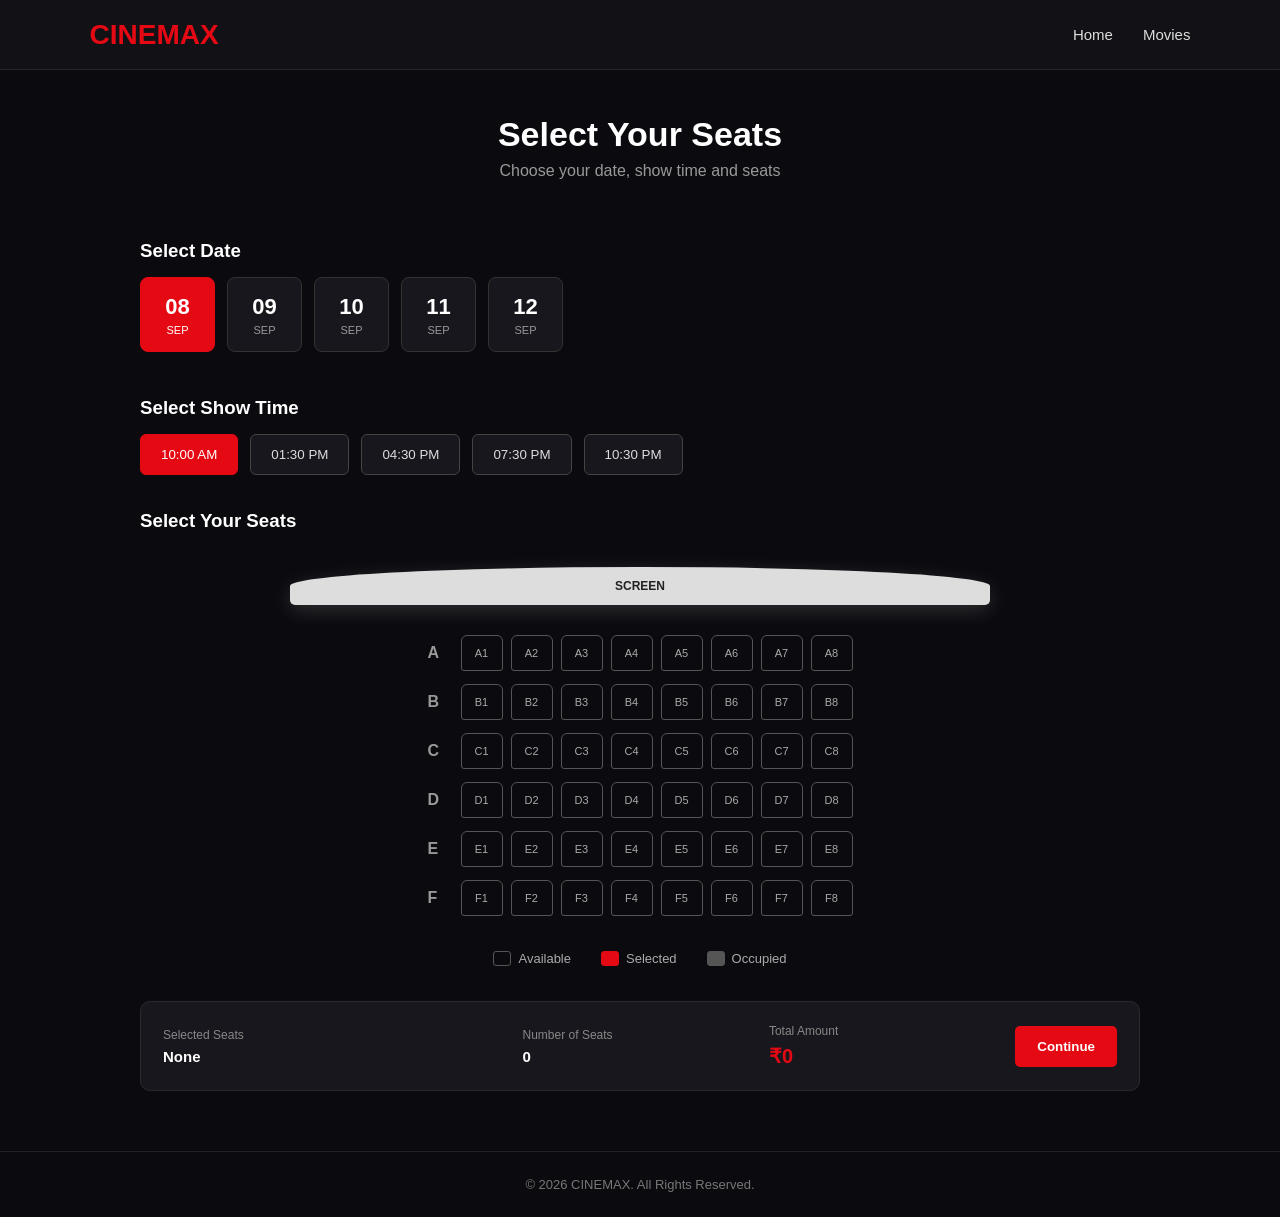
==== commit ccb5053e: "Add files via upload" ====
--- a/booking.html
+++ b/booking.html
@@ -2,204 +2,740 @@
 <html lang="en">
 
 <head>
-
     <meta charset="UTF-8">
-
-    <meta
-        name="viewport"
-        content="width=device-width, initial-scale=1.0">
-
-    <title>CineMax - Booking</title>
+    <meta name="viewport" content="width=device-width, initial-scale=1.0">
+
+    <title>Cinemax - Select Seats</title>
 
     <link rel="stylesheet" href="style.css">
-
 </head>
 
 <body>
 
-<header>
-
-    <div class="logo">CineMax</div>
-
-    <nav>
-
-        <a href="index.html">Home</a>
-
-        <a href="movies.html">Movies</a>
-
-        <a href="booking.html">Booking</a>
+    <!-- Navigation -->
+    <nav class="navbar">
+
+        <div class="logo">CINEMAX</div>
+
+        <div class="nav-links">
+            <a href="index.html">Home</a>
+            <a href="movies.html">Movies</a>
+        </div>
 
     </nav>
 
-</header>
-
-
-<section class="page-title">
-
-    <span class="tag">
-        BOOK YOUR TICKETS
-    </span>
-
-    <h1>
-        Select Your Seats
-    </h1>
-
-    <p>
-        Booking is available for today
-        and the next 2 days.
-    </p>
-
-</section>
-
-
-<section class="booking-container">
-
-
-    <!-- BOOKING DETAILS -->
-
-    <div class="card">
-
-        <h2>Booking Details</h2>
-
-        <label>
-            Movie
-        </label>
-
-        <select
-            id="movieSelect"
-            required>
-        </select>
-
-
-        <label>
-            Booking Date
-        </label>
-
-        <input
-            type="date"
-            id="bookingDate"
-            required
-        >
-
-
-        <label>
-            Show Time
-        </label>
-
-        <select id="showTime">
-
-            <option value="10:00 AM">
+
+    <!-- Movie Information -->
+    <section class="booking-title">
+
+        <h1 id="movieName">Select Your Seats</h1>
+
+        <p>Choose your date, show time and seats</p>
+
+    </section>
+
+
+    <!-- Booking Section -->
+    <section class="booking-container">
+
+        <!-- Date Selection -->
+        <h3 class="section-title">Select Date</h3>
+
+        <div class="date-list">
+
+            <button class="date active" data-date="2026-09-08">
+                <strong>08</strong>
+                <span>SEP</span>
+            </button>
+
+            <button class="date" data-date="2026-09-09">
+                <strong>09</strong>
+                <span>SEP</span>
+            </button>
+
+            <button class="date" data-date="2026-09-10">
+                <strong>10</strong>
+                <span>SEP</span>
+            </button>
+
+            <button class="date" data-date="2026-09-11">
+                <strong>11</strong>
+                <span>SEP</span>
+            </button>
+
+            <button class="date" data-date="2026-09-12">
+                <strong>12</strong>
+                <span>SEP</span>
+            </button>
+
+        </div>
+
+
+        <!-- Show Time -->
+        <h3 class="section-title">Select Show Time</h3>
+
+        <div class="show-times">
+
+            <button class="show-time active">
                 10:00 AM
-            </option>
-
-            <option value="01:30 PM">
+            </button>
+
+            <button class="show-time">
                 01:30 PM
-            </option>
-
-            <option value="04:30 PM">
+            </button>
+
+            <button class="show-time">
                 04:30 PM
-            </option>
-
-            <option value="07:30 PM">
+            </button>
+
+            <button class="show-time">
                 07:30 PM
-            </option>
-
-        </select>
-
-
-        <label>
-            Number of Tickets
-        </label>
-
-        <select id="tickets">
-
-            <option value="1">1</option>
-            <option value="2">2</option>
-            <option value="3">3</option>
-            <option value="4">4</option>
-            <option value="5">5</option>
-            <option value="6">6</option>
-
-        </select>
-
-
-        <div class="price-box">
-
-            Ticket Price:
-            ₹<span id="ticketPrice">0</span>
-
-            <br><br>
-
-            Total:
-            ₹<span id="totalPrice">0</span>
+            </button>
+
+            <button class="show-time">
+                10:30 PM
+            </button>
 
         </div>
 
-    </div>
-
-
-    <!-- SEATS -->
-
-    <div class="card">
-
-        <h2>Select Seats</h2>
+
+        <!-- Seats -->
+        <h3 class="section-title">Select Your Seats</h3>
 
         <div class="screen">
             SCREEN
         </div>
 
 
-        <div class="legend">
-
-            <span>
-                ⬜ Available
-            </span>
-
-            <span>
-                🟥 Selected
-            </span>
-
-            <span>
-                ⬛ Booked
-            </span>
+        <div class="seat-layout">
+
+            <!-- Row A -->
+            <div class="seat-row">
+
+                <span class="row-name">A</span>
+
+                <button class="seat">A1</button>
+                <button class="seat">A2</button>
+                <button class="seat">A3</button>
+                <button class="seat">A4</button>
+                <button class="seat">A5</button>
+                <button class="seat">A6</button>
+                <button class="seat">A7</button>
+                <button class="seat">A8</button>
+
+            </div>
+
+
+            <!-- Row B -->
+            <div class="seat-row">
+
+                <span class="row-name">B</span>
+
+                <button class="seat">B1</button>
+                <button class="seat">B2</button>
+                <button class="seat">B3</button>
+                <button class="seat">B4</button>
+                <button class="seat">B5</button>
+                <button class="seat">B6</button>
+                <button class="seat">B7</button>
+                <button class="seat">B8</button>
+
+            </div>
+
+
+            <!-- Row C -->
+            <div class="seat-row">
+
+                <span class="row-name">C</span>
+
+                <button class="seat">C1</button>
+                <button class="seat">C2</button>
+                <button class="seat">C3</button>
+                <button class="seat">C4</button>
+                <button class="seat">C5</button>
+                <button class="seat">C6</button>
+                <button class="seat">C7</button>
+                <button class="seat">C8</button>
+
+            </div>
+
+
+            <!-- Row D -->
+            <div class="seat-row">
+
+                <span class="row-name">D</span>
+
+                <button class="seat">D1</button>
+                <button class="seat">D2</button>
+                <button class="seat">D3</button>
+                <button class="seat">D4</button>
+                <button class="seat">D5</button>
+                <button class="seat">D6</button>
+                <button class="seat">D7</button>
+                <button class="seat">D8</button>
+
+            </div>
+
+
+            <!-- Row E -->
+            <div class="seat-row">
+
+                <span class="row-name">E</span>
+
+                <button class="seat">E1</button>
+                <button class="seat">E2</button>
+                <button class="seat">E3</button>
+                <button class="seat">E4</button>
+                <button class="seat">E5</button>
+                <button class="seat">E6</button>
+                <button class="seat">E7</button>
+                <button class="seat">E8</button>
+
+            </div>
+
+
+            <!-- Row F -->
+            <div class="seat-row">
+
+                <span class="row-name">F</span>
+
+                <button class="seat">F1</button>
+                <button class="seat">F2</button>
+                <button class="seat">F3</button>
+                <button class="seat">F4</button>
+                <button class="seat">F5</button>
+                <button class="seat">F6</button>
+                <button class="seat">F7</button>
+                <button class="seat">F8</button>
+
+            </div>
 
         </div>
 
 
-        <div
-            id="seatContainer"
-            class="seat-map">
+        <!-- Seat Legend -->
+        <div class="seat-legend">
+
+            <div>
+                <span class="legend-box available"></span>
+                Available
+            </div>
+
+            <div>
+                <span class="legend-box selected"></span>
+                Selected
+            </div>
+
+            <div>
+                <span class="legend-box occupied"></span>
+                Occupied
+            </div>
+
         </div>
 
 
-        <p
-            id="seatMsg"
-            class="message">
-
-            Select your seats.
-
-        </p>
-
-
-        <button
-            id="confirmBtn"
-            class="btn full">
-
-            Confirm Booking
-
-        </button>
-
-    </div>
-
-</section>
-
-
-<footer>
-    © 2026 CineMax Movie Booking
-</footer>
-
-
-<script src="script.js"></script>
+        <!-- Booking Summary -->
+        <div class="booking-summary">
+
+            <div>
+                <span>Selected Seats</span>
+                <strong id="selectedSeats">None</strong>
+            </div>
+
+            <div>
+                <span>Number of Seats</span>
+                <strong id="seatCount">0</strong>
+            </div>
+
+            <div>
+                <span>Total Amount</span>
+                <strong id="totalAmount">₹0</strong>
+            </div>
+
+            <button id="continueButton">
+                Continue
+            </button>
+
+        </div>
+
+    </section>
+
+
+    <!-- Footer -->
+    <footer>
+
+        <p>© 2026 CINEMAX. All Rights Reserved.</p>
+
+    </footer>
+
+
+    <script>
+
+        /* =========================
+           GET MOVIE FROM URL
+        ========================= */
+
+        const urlParams =
+            new URLSearchParams(window.location.search);
+
+        const movie =
+            urlParams.get("movie");
+
+
+        if (movie) {
+
+            document.getElementById("movieName").textContent =
+                movie + " - Select Seats";
+
+        }
+
+
+        /* =========================
+           DATE SELECTION
+        ========================= */
+
+        const dates =
+            document.querySelectorAll(".date");
+
+
+        dates.forEach(function(date) {
+
+            date.addEventListener("click", function() {
+
+                dates.forEach(function(item) {
+
+                    item.classList.remove("active");
+
+                });
+
+                date.classList.add("active");
+
+                loadBookedSeats();
+
+            });
+
+        });
+
+
+        /* =========================
+           TIME SELECTION
+        ========================= */
+
+        const times =
+            document.querySelectorAll(".show-time");
+
+
+        times.forEach(function(time) {
+
+            time.addEventListener("click", function() {
+
+                times.forEach(function(item) {
+
+                    item.classList.remove("active");
+
+                });
+
+                time.classList.add("active");
+
+                loadBookedSeats();
+
+            });
+
+        });
+
+
+        /* =========================
+           SEAT SELECTION
+        ========================= */
+
+        const seats =
+            document.querySelectorAll(".seat");
+
+        const selectedSeats =
+            document.getElementById("selectedSeats");
+
+        const seatCount =
+            document.getElementById("seatCount");
+
+        const totalAmount =
+            document.getElementById("totalAmount");
+
+
+        /* Movie prices */
+
+        let ticketPrice = 200;
+
+
+        if (movie === "Avengers: Doomsday") {
+
+            ticketPrice = 250;
+
+        } else if (movie === "The Conjuring") {
+
+            ticketPrice = 200;
+
+        } else if (movie === "Sita Ramam") {
+
+            ticketPrice = 180;
+
+        }
+
+
+        let selected = [];
+
+
+        /* =========================
+           LOAD OCCUPIED SEATS
+        ========================= */
+
+        function loadBookedSeats() {
+
+            const activeDate =
+                document.querySelector(".date.active");
+
+            const activeTime =
+                document.querySelector(".show-time.active");
+
+
+            if (!activeDate || !activeTime || !movie) {
+
+                return;
+
+            }
+
+
+            const bookingDate =
+                activeDate.dataset.date;
+
+
+            const showTime =
+                activeTime.textContent.trim();
+
+
+            const url =
+                "get_booked_seats.php?movie=" +
+                encodeURIComponent(movie) +
+                "&date=" +
+                encodeURIComponent(bookingDate) +
+                "&time=" +
+                encodeURIComponent(showTime);
+
+
+            fetch(url)
+
+                .then(response => response.json())
+
+                .then(bookedSeats => {
+
+                    seats.forEach(function(seat) {
+
+                        const seatNumber =
+                            seat.textContent.trim();
+
+
+                        seat.classList.remove("occupied");
+
+                        seat.disabled = false;
+
+
+                        if (
+                            bookedSeats.includes(seatNumber)
+                        ) {
+
+                            seat.classList.add("occupied");
+
+                            seat.disabled = true;
+
+
+                            seat.classList.remove("selected");
+
+
+                            selected =
+                                selected.filter(
+                                    function(item) {
+
+                                        return item !== seatNumber;
+
+                                    }
+                                );
+
+                        }
+
+                    });
+
+
+                    updateSummary();
+
+                })
+
+                .catch(error => {
+
+                    console.error(
+                        "Unable to load booked seats:",
+                        error
+                    );
+
+                });
+
+        }
+
+
+        /* =========================
+           SEAT CLICK
+        ========================= */
+
+        seats.forEach(function(seat) {
+
+            seat.addEventListener("click", function() {
+
+
+                /* Don't allow occupied seats */
+
+                if (seat.classList.contains("occupied")) {
+
+                    return;
+
+                }
+
+
+                /* Maximum 6 seats */
+
+                if (
+                    !seat.classList.contains("selected") &&
+                    selected.length >= 6
+                ) {
+
+                    alert(
+                        "You can select a maximum of 6 seats."
+                    );
+
+                    return;
+
+                }
+
+
+                seat.classList.toggle("selected");
+
+
+                const seatNumber =
+                    seat.textContent.trim();
+
+
+                if (seat.classList.contains("selected")) {
+
+                    selected.push(seatNumber);
+
+                } else {
+
+                    selected =
+                        selected.filter(
+                            function(item) {
+
+                                return item !== seatNumber;
+
+                            }
+                        );
+
+                }
+
+
+                updateSummary();
+
+            });
+
+        });
+
+
+        /* =========================
+           UPDATE SUMMARY
+        ========================= */
+
+        function updateSummary() {
+
+            if (selected.length === 0) {
+
+                selectedSeats.textContent = "None";
+
+            } else {
+
+                selectedSeats.textContent =
+                    selected.join(", ");
+
+            }
+
+
+            seatCount.textContent =
+                selected.length;
+
+
+            totalAmount.textContent =
+                "₹" + (selected.length * ticketPrice);
+
+        }
+
+
+        /* =========================
+           CONTINUE
+        ========================= */
+
+        document
+            .getElementById("continueButton")
+            .addEventListener("click", function() {
+
+
+                if (selected.length === 0) {
+
+                    alert(
+                        "Please select at least one seat."
+                    );
+
+                    return;
+
+                }
+
+
+                const activeDate =
+                    document.querySelector(".date.active");
+
+
+                const activeTime =
+                    document.querySelector(".show-time.active");
+
+
+                const bookingDate =
+                    activeDate.dataset.date;
+
+
+                const showTime =
+                    activeTime.textContent.trim();
+
+
+                const total =
+                    selected.length * ticketPrice;
+
+
+                /* Form Data */
+
+                const formData =
+                    new FormData();
+
+
+                formData.append(
+                    "movie",
+                    movie || "Movie"
+                );
+
+
+                formData.append(
+                    "date",
+                    bookingDate
+                );
+
+
+                formData.append(
+                    "time",
+                    showTime
+                );
+
+
+                formData.append(
+                    "seats",
+                    selected.join(",")
+                );
+
+
+                formData.append(
+                    "total",
+                    total
+                );
+
+
+                /* Save booking */
+
+                fetch("save_booking.php", {
+
+                    method: "POST",
+
+                    body: formData
+
+                })
+
+
+                .then(response => response.text())
+
+
+                .then(data => {
+
+                    if (
+                        data.includes(
+                            "Booking saved successfully!"
+                        )
+                    ) {
+
+
+                        const bookingData = {
+
+                            movie:
+                                movie || "Movie",
+
+                            date:
+                                bookingDate,
+
+                            time:
+                                showTime,
+
+                            seats:
+                                selected,
+
+                            tickets:
+                                selected.length,
+
+                            total:
+                                total
+
+                        };
+
+
+                        localStorage.setItem(
+                            "bookingData",
+                            JSON.stringify(bookingData)
+                        );
+
+
+                        window.location.href =
+                            "confirmation.html";
+
+
+                    } else {
+
+                        alert(data);
+
+                    }
+
+                })
+
+
+                .catch(error => {
+
+                    alert(
+                        "Unable to save booking."
+                    );
+
+                    console.error(error);
+
+                });
+
+            });
+
+
+        /* =========================
+           INITIAL LOAD
+        ========================= */
+
+        loadBookedSeats();
+
+    </script>
 
 </body>
+
 </html>
--- a/style.css
+++ b/style.css
@@ -1,294 +1,1020 @@
 * {
-    box-sizing: border-box;
     margin: 0;
     padding: 0;
+    box-sizing: border-box;
+    font-family: Arial, sans-serif;
 }
 
 body {
-    font-family: Arial, sans-serif;
-    background: #f5f5f5;
-    color: #222;
-}
-
-
-/* HEADER */
-
-header {
-    background: #111;
-    color: white;
-
-    padding: 20px 7%;
-
-    display: flex;
+    background: #0b0b0f;
+    color: white;
+}
+
+
+/* =========================
+   NAVIGATION BAR
+========================= */
+
+.navbar {
+    height: 70px;
+    background: #111116;
+
+    display: flex;
+    align-items: center;
     justify-content: space-between;
-    align-items: center;
+
+    padding: 0 7%;
+
+    border-bottom: 1px solid #25252c;
 }
 
 .logo {
     font-size: 28px;
     font-weight: bold;
-    color: #ed0b18;
-}
-
-nav {
-    display: flex;
-    gap: 25px;
-}
-
-nav a {
-    color: white;
+    color: #e50914;
+}
+
+.nav-links {
+    display: flex;
+    gap: 30px;
+}
+
+.nav-links a {
+    color: #ddd;
     text-decoration: none;
-    font-weight: bold;
-}
-
-nav a:hover {
-    color: #ed0b18;
-}
-
-
-/* HERO */
+    font-size: 15px;
+}
+
+.nav-links a:hover {
+    color: #e50914;
+}
+
+
+/* =========================
+   HERO SECTION
+========================= */
 
 .hero {
-    min-height: 500px;
+    min-height: 450px;
+
+    padding: 80px 7%;
 
     display: flex;
     align-items: center;
-
-    padding: 70px 8%;
-
-    color: white;
 
     background:
         linear-gradient(
             90deg,
-            rgba(0,0,0,.9),
-            rgba(0,0,0,.4)
+            #0b0b0f 15%,
+            rgba(11, 11, 15, 0.85),
+            rgba(11, 11, 15, 0.25)
         ),
-        url("images/avengers.jpg")
-        center / cover;
+        linear-gradient(
+            135deg,
+            #24151a,
+            #111116
+        );
 }
 
 .hero-content {
     max-width: 650px;
 }
 
+.hero small {
+    color: #e50914;
+
+    font-weight: bold;
+
+    letter-spacing: 2px;
+}
+
 .hero h1 {
-    font-size: 55px;
-    margin: 12px 0;
+    font-size: 52px;
+
+    line-height: 1.1;
+
+    margin: 15px 0;
 }
 
 .hero p {
-    font-size: 19px;
+    color: #c8c8c8;
+
+    line-height: 1.7;
+
     margin-bottom: 25px;
-}
-
-
-/* COMMON */
-
-.tag {
-    color: #ed0b18;
+
+    font-size: 16px;
+}
+
+.hero-button {
+    background: #e50914;
+
+    color: white;
+
+    border: none;
+
+    padding: 14px 28px;
+
+    border-radius: 5px;
+
+    font-size: 15px;
+
+    cursor: pointer;
+}
+
+.hero-button:hover {
+    background: #b20710;
+}
+
+
+/* =========================
+   LOGIN SECTION
+========================= */
+
+.login-section {
+    padding: 70px 7%;
+
+    display: flex;
+
+    justify-content: center;
+}
+
+.login-card {
+    width: 420px;
+
+    background: #17171d;
+
+    padding: 35px;
+
+    border-radius: 10px;
+
+    box-shadow:
+        0 10px 35px rgba(0, 0, 0, 0.4);
+}
+
+.login-card h2 {
+    margin-bottom: 8px;
+
+    font-size: 26px;
+}
+
+.subtitle {
+    color: #999;
+
+    margin-bottom: 25px;
+
+    font-size: 14px;
+}
+
+
+/* =========================
+   INPUTS
+========================= */
+
+.input-group {
+    margin-bottom: 18px;
+}
+
+.input-group label {
+    display: block;
+
+    margin-bottom: 7px;
+
+    font-size: 14px;
+
+    color: #ccc;
+}
+
+.input-group input {
+    width: 100%;
+
+    padding: 12px;
+
+    background: #0f0f13;
+
+    border: 1px solid #33333b;
+
+    border-radius: 5px;
+
+    color: white;
+
+    outline: none;
+
+    font-size: 14px;
+}
+
+.input-group input:focus {
+    border-color: #e50914;
+}
+
+.input-group input::placeholder {
+    color: #666;
+}
+
+
+/* =========================
+   LOGIN BUTTON
+========================= */
+
+.login-button {
+    width: 100%;
+
+    padding: 12px;
+
+    background: #e50914;
+
+    color: white;
+
+    border: none;
+
+    border-radius: 5px;
+
+    cursor: pointer;
+
+    font-size: 15px;
+}
+
+.login-button:hover {
+    background: #b20710;
+}
+
+
+/* =========================
+   DIVIDER
+========================= */
+
+.divider {
+    display: flex;
+
+    align-items: center;
+
+    gap: 10px;
+
+    margin: 25px 0;
+
+    color: #777;
+
+    font-size: 13px;
+}
+
+.divider::before,
+.divider::after {
+    content: "";
+
+    flex: 1;
+
+    height: 1px;
+
+    background: #333;
+}
+
+
+/* =========================
+   REGISTER BUTTON
+========================= */
+
+.register-button {
+    width: 100%;
+
+    padding: 12px;
+
+    background: transparent;
+
+    border: 1px solid #555;
+
+    color: white;
+
+    border-radius: 5px;
+
+    cursor: pointer;
+
+    font-size: 14px;
+}
+
+.register-button:hover {
+    border-color: #e50914;
+
+    color: #e50914;
+}
+
+
+/* =========================
+   REGISTER FORM
+========================= */
+
+.register-box {
+    display: none;
+
+    margin-top: 30px;
+
+    padding-top: 25px;
+
+    border-top: 1px solid #333;
+}
+
+.register-box h3 {
+    margin-bottom: 20px;
+
+    font-size: 20px;
+}
+
+
+/* =========================
+   FOOTER
+========================= */
+
+footer {
+    text-align: center;
+
+    padding: 25px;
+
+    color: #777;
+
+    border-top: 1px solid #222;
+
+    font-size: 13px;
+}
+
+
+/* =========================
+   MOBILE
+========================= */
+
+@media (max-width: 600px) {
+
+    .navbar {
+        padding: 0 5%;
+    }
+
+    .nav-links {
+        gap: 15px;
+    }
+
+    .hero {
+        padding: 60px 5%;
+    }
+
+    .hero h1 {
+        font-size: 38px;
+    }
+
+    .login-section {
+        padding: 50px 5%;
+    }
+
+    .login-card {
+        width: 100%;
+    }
+
+}
+/* =========================
+   MOVIES PAGE
+========================= */
+
+.movies-header {
+    text-align: center;
+
+    padding: 60px 20px 30px;
+}
+
+.movies-header h1 {
+    font-size: 42px;
+
+    margin-bottom: 10px;
+}
+
+.movies-header p {
+    color: #999;
+
+    font-size: 15px;
+}
+
+
+.movies-section {
+    padding: 20px 7% 70px;
+}
+
+
+.movie-grid {
+    display: grid;
+
+    grid-template-columns:
+        repeat(4, 1fr);
+
+    gap: 25px;
+}
+
+
+.movie-card {
+    background: #17171d;
+
+    border-radius: 10px;
+
+    overflow: hidden;
+
+    transition: transform 0.3s,
+                box-shadow 0.3s;
+}
+
+.movie-card:hover {
+    transform: translateY(-7px);
+
+    box-shadow:
+        0 15px 35px rgba(0, 0, 0, 0.5);
+}
+
+
+/* Movie Poster */
+
+.movie-poster {
+    height: 330px;
+
+    position: relative;
+
+    display: flex;
+
+    align-items: flex-start;
+
+    justify-content: flex-start;
+
+    padding: 15px;
+}
+
+
+/* Poster Designs */
+
+.poster-one {
+    background:
+        linear-gradient(135deg, #7b0000, #160000);
+}
+
+.poster-two {
+    background:
+        linear-gradient(135deg, #003b70, #090b18);
+}
+
+.poster-three {
+    background:
+        linear-gradient(135deg, #38215f, #09070f);
+}
+
+.poster-four {
+    background:
+        linear-gradient(135deg, #60451b, #111116);
+}
+
+
+.movie-poster span {
+    background: #e50914;
+
+    padding: 6px 9px;
+
+    border-radius: 4px;
+
+    font-size: 10px;
+
     font-weight: bold;
-    letter-spacing: 2px;
-}
-
-.btn {
-    display: inline-block;
-
-    background: #ed0b18;
-    color: white;
-
-    border: none;
-    border-radius: 8px;
-
-    padding: 13px 25px;
-
-    font-weight: bold;
-    text-decoration: none;
-
-    cursor: pointer;
-}
-
-.btn:hover {
-    background: #c70712;
-}
-
-.full {
-    width: 100%;
-}
-
-
-/* CARD */
-
-.card {
-    background: white;
-
-    padding: 30px;
-
-    border-radius: 15px;
-
-    box-shadow:
-        0 5px 25px rgba(0,0,0,.08);
-}
-
-.card h2 {
-    margin-bottom: 20px;
-}
-
-
-/* AUTH */
-
-.auth-section {
-    max-width: 1000px;
-
-    margin: 50px auto;
-
-    padding: 20px;
-
-    display: grid;
-
-    grid-template-columns: 1fr 1fr;
-
-    gap: 25px;
-}
-
-.card input,
-.card select {
-    width: 100%;
-
-    padding: 13px;
-
-    margin: 7px 0;
-
-    border: 1px solid #ddd;
-
-    border-radius: 8px;
-}
-
-.message {
-    margin-top: 12px;
-
-    font-weight: bold;
-}
-
-.success {
-    color: green;
-}
-
-.error {
-    color: red;
-}
-
-
-/* FEATURES */
-
-.features {
-    background: white;
-
-    padding: 50px 7%;
-
-    text-align: center;
-}
-
-.feature-grid {
-    max-width: 1000px;
-
-    margin: 25px auto;
-
-    display: grid;
-
-    grid-template-columns:
-        repeat(3, 1fr);
-
-    gap: 20px;
-}
-
-.feature {
-    border: 1px solid #eee;
-
-    padding: 25px;
-
-    border-radius: 12px;
-}
-
-
-/* PAGE TITLE */
-
-.page-title {
-    text-align: center;
-
-    padding: 60px 20px 30px;
-}
-
-.page-title h1 {
-    font-size: 42px;
-
-    margin: 10px;
-}
-
-
-/* MOVIES */
-
-.movie-grid {
-    max-width: 1100px;
-
-    margin: auto;
-
-    padding: 20px;
-
-    display: grid;
-
-    grid-template-columns:
-        repeat(3, 1fr);
-
-    gap: 25px;
-}
-
-.movie-card {
-    background: white;
-
-    border-radius: 15px;
-
-    overflow: hidden;
-
-    box-shadow:
-        0 5px 20px rgba(0,0,0,.08);
-}
-
-.movie-card img {
-    width: 100%;
-
-    height: 390px;
-
-    object-fit: cover;
-}
+
+    letter-spacing: 1px;
+}
+
 
 .movie-info {
     padding: 20px;
 }
 
 .movie-info h2 {
+    font-size: 19px;
+
+    margin-bottom: 8px;
+}
+
+.movie-info p {
+    color: #999;
+
+    font-size: 13px;
+
+    margin-bottom: 18px;
+}
+
+
+.movie-bottom {
+    display: flex;
+
+    align-items: center;
+
+    justify-content: space-between;
+}
+
+.price {
+    color: white;
+
+    font-size: 18px;
+
+    font-weight: bold;
+}
+
+
+.movie-bottom button {
+    background: #e50914;
+
+    color: white;
+
+    border: none;
+
+    padding: 9px 15px;
+
+    border-radius: 5px;
+
+    cursor: pointer;
+}
+
+.movie-bottom button:hover {
+    background: #b20710;
+}
+
+
+/* Mobile */
+
+@media (max-width: 1000px) {
+
+    .movie-grid {
+        grid-template-columns:
+            repeat(2, 1fr);
+    }
+
+}
+
+
+@media (max-width: 600px) {
+
+    .movie-grid {
+        grid-template-columns: 1fr;
+    }
+
+    .movie-poster {
+        height: 400px;
+    }
+
+}
+/* =========================
+   BOOKING PAGE
+========================= */
+
+.booking-title {
+    text-align: center;
+    padding: 45px 20px 25px;
+}
+
+.booking-title h1 {
+    font-size: 34px;
+    margin-bottom: 8px;
+}
+
+.booking-title p {
+    color: #999;
+}
+
+
+/* Main Container */
+
+.booking-container {
+    width: 90%;
+    max-width: 1000px;
+    margin: auto;
+    padding-bottom: 60px;
+}
+
+.booking-container h3 {
+    margin-bottom: 15px;
+}
+
+
+/* Dates */
+
+.date-list {
+    display: flex;
+    gap: 12px;
+    overflow-x: auto;
+    padding-bottom: 10px;
+}
+
+.date {
+    min-width: 75px;
+    height: 75px;
+
+    background: #17171d;
+    color: white;
+
+    border: 1px solid #333;
+    border-radius: 8px;
+
+    cursor: pointer;
+
+    display: flex;
+    flex-direction: column;
+    align-items: center;
+    justify-content: center;
+}
+
+.date strong {
+    font-size: 22px;
+}
+
+.date span {
+    font-size: 11px;
+    color: #999;
+    margin-top: 4px;
+}
+
+.date.active {
+    background: #e50914;
+    border-color: #e50914;
+}
+
+.date.active span {
+    color: white;
+}
+
+
+/* Section Title */
+
+.section-title {
+    margin-top: 35px;
+}
+
+
+/* Show Times */
+
+.show-times {
+    display: flex;
+    flex-wrap: wrap;
+    gap: 12px;
+}
+
+.show-time {
+    background: #17171d;
+
+    color: #ddd;
+
+    border: 1px solid #444;
+
+    padding: 12px 20px;
+
+    border-radius: 6px;
+
+    cursor: pointer;
+}
+
+.show-time:hover {
+    border-color: #e50914;
+}
+
+.show-time.active {
+    background: #e50914;
+    border-color: #e50914;
+    color: white;
+}
+
+
+/* Screen */
+
+.screen {
+    width: 70%;
+    margin: 35px auto 30px;
+
+    padding: 12px;
+
+    text-align: center;
+
+    background: #ddd;
+
+    color: #222;
+
+    font-size: 12px;
+
+    font-weight: bold;
+
+    border-radius: 50% 50% 5px 5px;
+
+    box-shadow: 0 5px 20px rgba(255,255,255,0.15);
+}
+
+
+/* Seats */
+
+.seat-layout {
+    display: flex;
+
+    flex-direction: column;
+
+    gap: 13px;
+
+    align-items: center;
+}
+
+.seat-row {
+    display: flex;
+
+    align-items: center;
+
+    gap: 8px;
+}
+
+.row-name {
+    width: 20px;
+
+    color: #999;
+
+    font-weight: bold;
+
+    margin-right: 5px;
+}
+
+.seat {
+    width: 42px;
+    height: 36px;
+
+    background: transparent;
+
+    color: #aaa;
+
+    border: 1px solid #555;
+
+    border-radius: 6px 6px 3px 3px;
+
+    font-size: 11px;
+
+    cursor: pointer;
+}
+
+.seat:hover {
+    border-color: #e50914;
+
+    color: white;
+}
+
+.seat.selected {
+    background: #e50914;
+
+    border-color: #e50914;
+
+    color: white;
+}
+
+.seat-gap {
+    width: 20px;
+}
+
+
+/* Legend */
+
+.seat-legend {
+    display: flex;
+
+    justify-content: center;
+
+    gap: 30px;
+
+    margin: 35px 0;
+
+    color: #aaa;
+
+    font-size: 13px;
+}
+
+.seat-legend div {
+    display: flex;
+
+    align-items: center;
+
+    gap: 7px;
+}
+
+.legend-box {
+    width: 18px;
+    height: 15px;
+
+    display: inline-block;
+
+    border-radius: 3px;
+
+    border: 1px solid #555;
+}
+
+.legend-box.available {
+    background: transparent;
+}
+
+.legend-box.selected {
+    background: #e50914;
+    border-color: #e50914;
+}
+
+.legend-box.occupied {
+    background: #555;
+    border-color: #555;
+}
+
+
+/* Summary */
+
+.booking-summary {
+    background: #17171d;
+
+    border-radius: 10px;
+
+    padding: 22px;
+
+    display: grid;
+
+    grid-template-columns:
+        1.5fr 1fr 1fr auto;
+
+    align-items: center;
+
+    gap: 20px;
+
+    margin-top: 30px;
+
+    border: 1px solid #292930;
+}
+
+.booking-summary div {
+    display: flex;
+
+    flex-direction: column;
+
+    gap: 6px;
+}
+
+.booking-summary span {
+    color: #888;
+
+    font-size: 12px;
+}
+
+.booking-summary strong {
+    color: white;
+
+    font-size: 15px;
+}
+
+.booking-summary div:nth-child(3) strong {
+    color: #e50914;
+
+    font-size: 20px;
+}
+
+#continueButton {
+    background: #e50914;
+
+    color: white;
+
+    border: none;
+
+    padding: 13px 22px;
+
+    border-radius: 5px;
+
+    cursor: pointer;
+
+    font-weight: bold;
+}
+
+#continueButton:hover {
+    background: #b20710;
+}
+
+
+/* Mobile */
+
+@media (max-width: 700px) {
+
+    .booking-container {
+        width: 95%;
+    }
+
+    .seat {
+        width: 32px;
+        height: 30px;
+
+        font-size: 9px;
+    }
+
+    .seat-row {
+        gap: 5px;
+    }
+
+    .seat-gap {
+        width: 10px;
+    }
+
+    .booking-summary {
+        grid-template-columns: 1fr 1fr;
+
+    }
+
+    #continueButton {
+        width: 100%;
+    }
+
+}
+/* =========================
+   CONFIRMATION PAGE
+========================= */
+
+.confirmation-section {
+    min-height: 650px;
+
+    display: flex;
+
+    justify-content: center;
+
+    align-items: center;
+
+    padding: 50px 20px;
+}
+
+.confirmation-card {
+    width: 600px;
+
+    text-align: center;
+}
+
+.success-icon {
+    width: 65px;
+    height: 65px;
+
+    margin: 0 auto 20px;
+
+    display: flex;
+
+    align-items: center;
+    justify-content: center;
+
+    border-radius: 50%;
+
+    background: #e50914;
+
+    color: white;
+
+    font-size: 35px;
+}
+
+.confirmation-card h1 {
+    font-size: 32px;
+
     margin-bottom: 10px;
 }
 
-.price {
-    color: #ed0b18;
-
+.confirmation-message {
+    color: #999;
+
+    margin-bottom: 30px;
+}
+
+
+/* Ticket */
+
+.ticket {
+    background: #17171d;
+
+    border: 1px solid #333;
+
+    border-radius: 10px;
+
+    overflow: hidden;
+
+    text-align: left;
+
+    box-shadow:
+        0 15px 40px rgba(0,0,0,0.4);
+}
+
+.ticket-header {
+    background: #e50914;
+
+    padding: 18px 22px;
+
+    display: flex;
+
+    justify-content: space-between;
+
+    align-items: center;
+
+    font-size: 12px;
+
+    font-weight: bold;
+}
+
+.ticket-header span:first-child {
     font-size: 20px;
-
-    font-weight: bold;
-
-    margin-bottom: 15px;
-}
-
-
-/* BOOKING */
-
-.booking-container {
-    max-width: 1050px;
-
-    margin: auto;
-
-    padding: 20px;
+}
+
+
+.ticket-details {
+    padding: 25px;
 
     display: grid;
 
@@ -297,180 +1023,125 @@
     gap: 25px;
 }
 
-.booking-container label {
+.ticket-details div {
+    display: flex;
+
+    flex-direction: column;
+
+    gap: 6px;
+}
+
+.ticket-details span {
+    color: #888;
+
+    font-size: 12px;
+}
+
+.ticket-details strong {
+    color: white;
+
+    font-size: 15px;
+}
+
+.ticket-total {
+    grid-column: 1 / -1;
+
+    border-top: 1px solid #333;
+
+    padding-top: 20px;
+}
+
+.ticket-total strong {
+    color: #e50914;
+
+    font-size: 22px;
+}
+
+
+.ticket-footer {
+    padding: 15px;
+
+    text-align: center;
+
+    color: #777;
+
+    font-size: 12px;
+
+    border-top: 1px dashed #444;
+}
+
+
+/* Button */
+
+.home-button {
+    margin-top: 25px;
+
+    padding: 13px 25px;
+
+    background: #e50914;
+
+    color: white;
+
+    border: none;
+
+    border-radius: 5px;
+
+    cursor: pointer;
+
+    font-size: 14px;
+}
+
+.home-button:hover {
+    background: #b20710;
+}
+
+
+/* Mobile */
+
+@media (max-width: 600px) {
+
+    .confirmation-card {
+        width: 100%;
+    }
+
+    .ticket-details {
+        grid-template-columns: 1fr;
+    }
+
+    .ticket-total {
+        grid-column: auto;
+    }
+
+    .ticket-header {
+        flex-direction: column;
+
+        gap: 5px;
+    }
+
+}
+/* =========================
+   VALIDATION MESSAGES
+========================= */
+
+.error-message {
     display: block;
 
-    font-weight: bold;
-
-    margin-top: 10px;
-}
-
-.price-box {
-    background: #f1f1f1;
-
-    padding: 15px;
-
-    margin-top: 15px;
-
-    border-radius: 8px;
-
-    font-weight: bold;
-}
-
-
-/* SCREEN */
-
-.screen {
-    background: #333;
-
-    color: white;
-
-    text-align: center;
-
-    padding: 10px;
-
-    border-radius:
-        50% 50% 10px 10px;
-
-    margin-bottom: 20px;
-}
-
-.legend {
-    display: flex;
-
-    justify-content: center;
-
-    gap: 15px;
-
-    margin-bottom: 20px;
-
-    flex-wrap: wrap;
-}
-
-
-/* SEATS */
-
-.seat-map {
-    overflow-x: auto;
-}
-
-.seat-row {
-    display: flex;
-
-    justify-content: center;
-
-    gap: 5px;
-
-    margin: 7px;
-
-    min-width: 500px;
-}
-
-.seat {
-    width: 35px;
-
-    height: 32px;
-
-    border: 1px solid #aaa;
-
-    border-radius: 5px;
-
-    background: white;
-
-    cursor: pointer;
-}
-
-.seat.selected {
-    background: #ed0b18;
-
-    color: white;
-}
-
-.seat.booked {
-    background: #555;
-
-    color: white;
-
+    color: #ff4d5a;
+
+    font-size: 12px;
+
+    margin-top: 6px;
+
+    min-height: 15px;
+}
+/* Occupied seat */
+.seat.occupied {
+    background-color: #555;
+    color: #aaa;
     cursor: not-allowed;
-}
-
-
-/* CONFIRMATION */
-
-.confirmation {
-    min-height: 70vh;
-
-    padding: 60px 20px;
-
-    display: flex;
-
-    justify-content: center;
-
-    align-items: center;
-
-    text-align: center;
-}
-
-.confirmation .card {
-    max-width: 650px;
-
-    width: 100%;
-}
-
-.success-icon {
-    font-size: 50px;
-
-    color: green;
-
-    margin-bottom: 10px;
-}
-
-.details {
-    text-align: left;
-
-    margin: 25px 0;
-}
-
-.details p {
-    padding: 12px;
-
-    border-bottom: 1px solid #eee;
-}
-
-
-/* FOOTER */
-
-footer {
-    background: #111;
-
-    color: #aaa;
-
-    text-align: center;
-
-    padding: 25px;
-
-    margin-top: 50px;
-}
-
-
-/* MOBILE */
-
-@media (max-width: 800px) {
-
-    .auth-section,
-    .movie-grid,
-    .booking-container,
-    .feature-grid {
-        grid-template-columns: 1fr;
-    }
-
-    .hero h1 {
-        font-size: 40px;
-    }
-
-    header {
-        flex-direction: column;
-
-        gap: 15px;
-    }
+    opacity: 0.6;
+}
+
+.seat.occupied:hover {
+    transform: none;
 }
